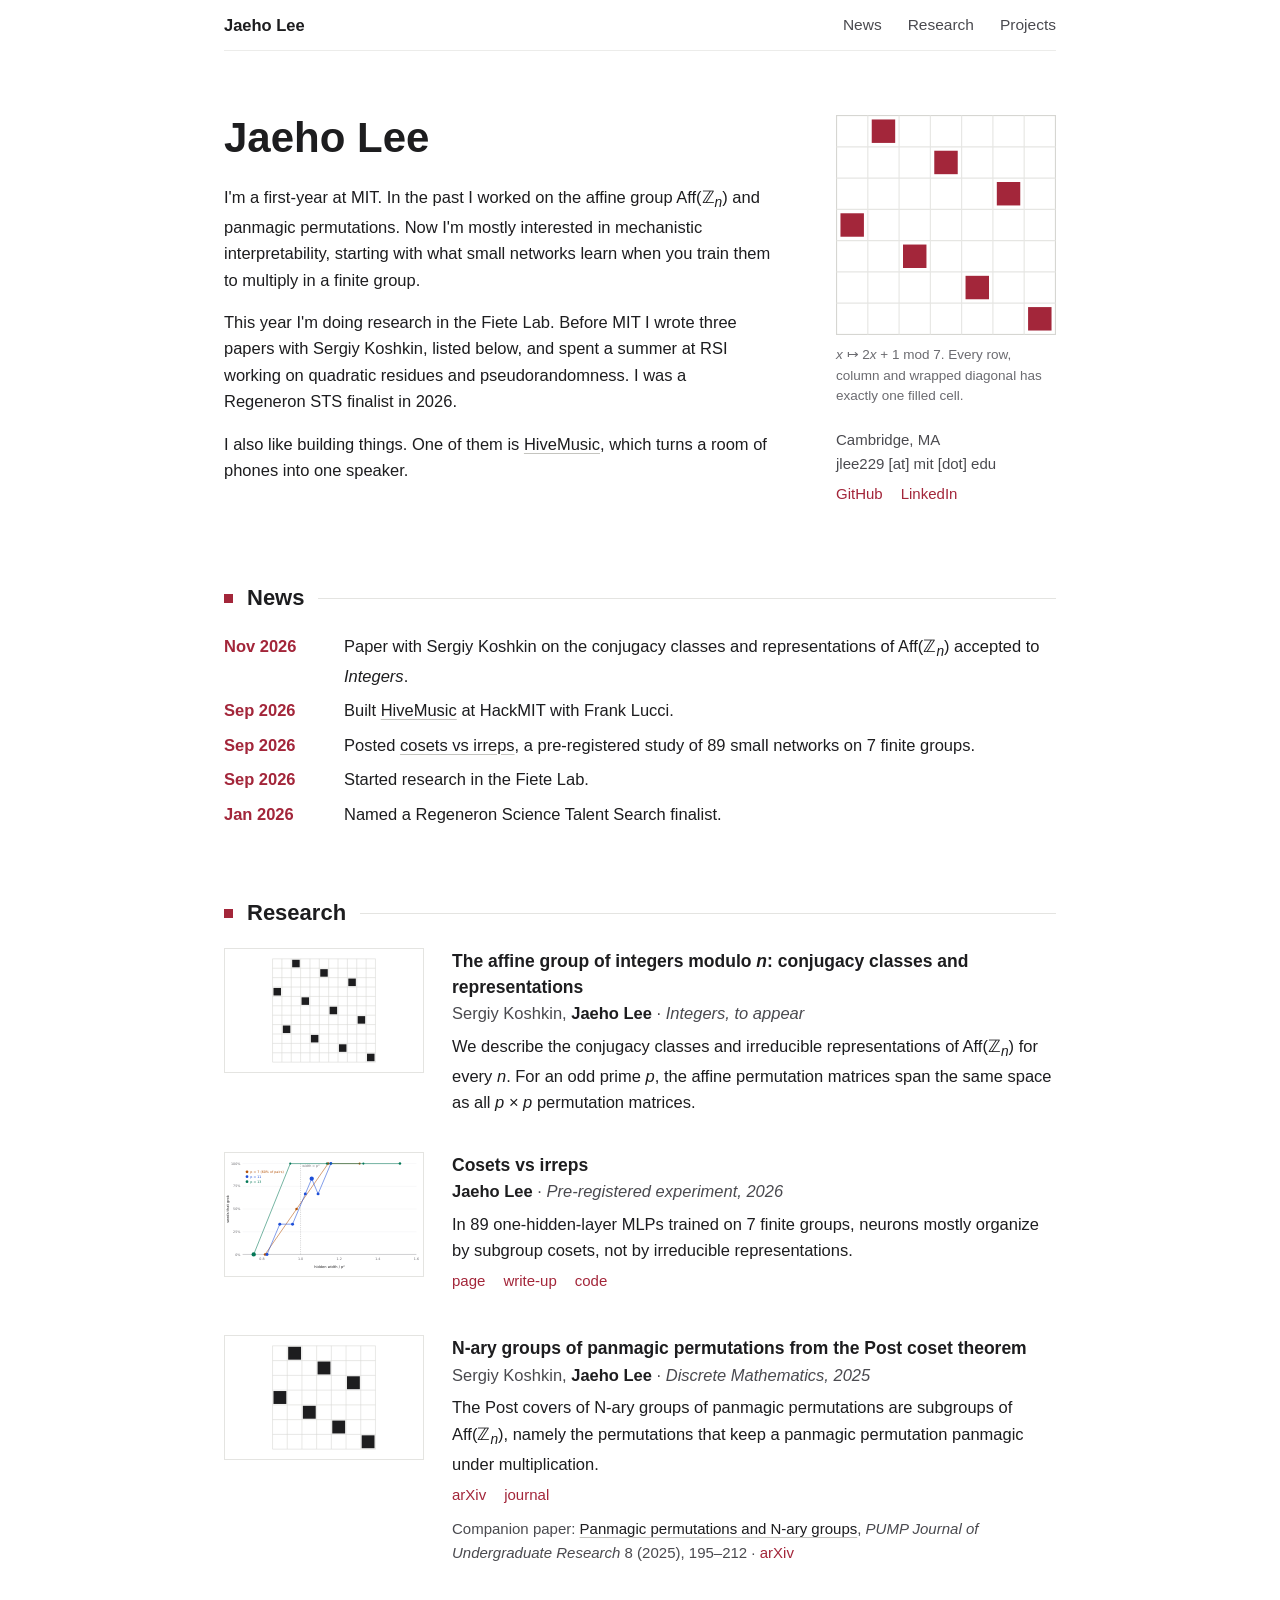
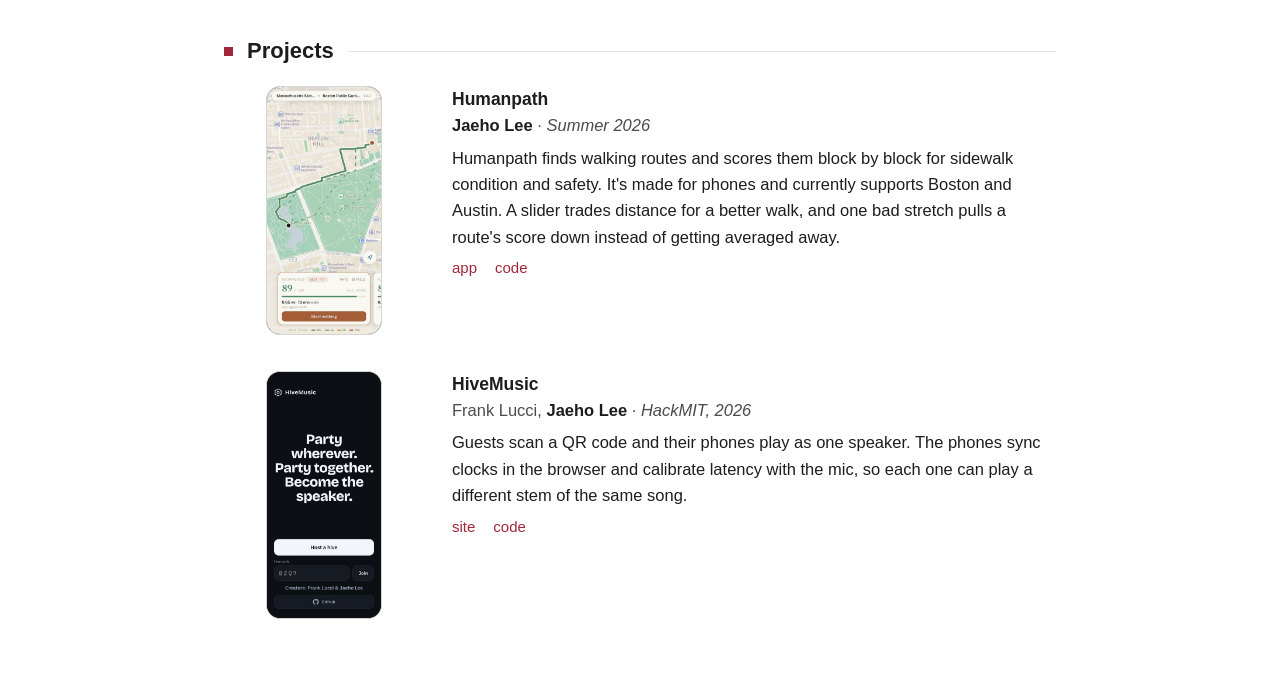
==== index.html @ ffbb8130 "Phone screenshots for projects; Humanpath dated Summer 2026 - Projects now show 390x844 phone screen" ====
<!doctype html>
<html lang="en">
<head>
<meta charset="utf-8">
<meta name="viewport" content="width=device-width,initial-scale=1">
<title>Jaeho Lee</title>
<meta name="description" content="Jaeho Lee: mechanistic interpretability, and earlier work on the affine group Aff(Z_n) and panmagic permutations.">
<link rel="stylesheet" href="style.css">
</head>
<body>
<div class="wrap">

<header class="topbar">
<a class="home-link" href="#top">Jaeho Lee</a>
<nav aria-label="Sections">
<a href="#news">News</a>
<a href="#research">Research</a>
<a href="#projects">Projects</a>
</nav>
</header>

<main id="top">
<section class="intro">
<div>
<h1>Jaeho Lee</h1>
<p>I'm a first-year at MIT. In the past I worked on the affine group Aff(ℤ<sub><i>n</i></sub>) and panmagic permutations. Now I'm mostly interested in mechanistic interpretability, starting with what small networks learn when you train them to multiply in a finite group.</p>
<p>This year I'm doing research in the Fiete Lab. Before MIT I wrote three papers with Sergiy Koshkin, listed below, and spent a summer at RSI working on quadratic residues and pseudorandomness. I was a Regeneron STS finalist in 2026.</p>
<p>I also like building things. One of them is <a href="https://playhivemusic.com">HiveMusic</a>, which turns a room of phones into one speaker.</p>
</div>
<aside class="side">
<figure class="matrix">
<svg viewBox="0 0 197 197" role="img" aria-label="Permutation matrix of x maps to 2x plus 1 mod 7">
<rect class="bg" x="0.5" y="0.5" width="196" height="196"/>
<line x1="28.5" y1="0.5" x2="28.5" y2="196.5"/><line x1="56.5" y1="0.5" x2="56.5" y2="196.5"/><line x1="84.5" y1="0.5" x2="84.5" y2="196.5"/><line x1="112.5" y1="0.5" x2="112.5" y2="196.5"/><line x1="140.5" y1="0.5" x2="140.5" y2="196.5"/><line x1="168.5" y1="0.5" x2="168.5" y2="196.5"/>
<line x1="0.5" y1="28.5" x2="196.5" y2="28.5"/><line x1="0.5" y1="56.5" x2="196.5" y2="56.5"/><line x1="0.5" y1="84.5" x2="196.5" y2="84.5"/><line x1="0.5" y1="112.5" x2="196.5" y2="112.5"/><line x1="0.5" y1="140.5" x2="196.5" y2="140.5"/><line x1="0.5" y1="168.5" x2="196.5" y2="168.5"/>
<rect class="cell" x="32" y="4" width="21" height="21"/>
<rect class="cell" x="88" y="32" width="21" height="21"/>
<rect class="cell" x="144" y="60" width="21" height="21"/>
<rect class="cell" x="4" y="88" width="21" height="21"/>
<rect class="cell" x="60" y="116" width="21" height="21"/>
<rect class="cell" x="116" y="144" width="21" height="21"/>
<rect class="cell" x="172" y="172" width="21" height="21"/>
</svg>
<figcaption><i>x</i> ↦ 2<i>x</i> + 1 mod 7. Every row, column and wrapped diagonal has exactly one filled cell.</figcaption>
</figure>
<div class="contact">
<div>Cambridge, MA</div>
<div>jlee229 [at] mit [dot] edu</div>
<div class="links"><a href="https://github.com/jlee0229">GitHub</a><a href="https://www.linkedin.com/in/jaeho-lee-5446b23a4">LinkedIn</a></div>
</div>
</aside>
</section>

<h2 id="news">News</h2>
<ul class="news">
<li><time datetime="2026-11">Nov 2026</time><span>Paper with Sergiy Koshkin on the conjugacy classes and representations of Aff(ℤ<sub><i>n</i></sub>) accepted to <i>Integers</i>.</span></li>
<li><time datetime="2026-09">Sep 2026</time><span>Built <a href="https://playhivemusic.com">HiveMusic</a> at HackMIT with Frank Lucci.</span></li>
<li><time datetime="2026-09">Sep 2026</time><span>Posted <a href="cosets-vs-irreps/">cosets vs irreps</a>, a pre-registered study of 89 small networks on 7 finite groups.</span></li>
<li><time datetime="2026-09">Sep 2026</time><span>Started research in the Fiete Lab.</span></li>
<li><time datetime="2026-01">Jan 2026</time><span>Named a Regeneron Science Talent Search finalist.</span></li>
</ul>

<h2 id="research">Research</h2>
<ul class="items">
<li>
<div class="thumb"><img src="figures/perm11.svg" alt="11 by 11 permutation matrix of the affine permutation x maps to 3x plus 2 mod 11"></div>
<div>
<span class="item-title">The affine group of integers modulo <i>n</i>: conjugacy classes and representations</span>
<div class="byline">Sergiy Koshkin, <b>Jaeho Lee</b> · <i>Integers, to appear</i></div>
<p>We describe the conjugacy classes and irreducible representations of Aff(ℤ<sub><i>n</i></sub>) for every <i>n</i>. For an odd prime <i>p</i>, the affine permutation matrices span the same space as all <i>p</i> × <i>p</i> permutation matrices.</p>
</div>
</li>
<li>
<div class="thumb"><img src="figures/width_threshold.svg" alt="Chart: fraction of seeds that grok against hidden width over p squared"></div>
<div>
<a class="item-title" href="cosets-vs-irreps/">Cosets vs irreps</a>
<div class="byline"><b>Jaeho Lee</b> · <i>Pre-registered experiment, 2026</i></div>
<p>In 89 one-hidden-layer MLPs trained on 7 finite groups, neurons mostly organize by subgroup cosets, not by irreducible representations.</p>
<div class="links"><a href="cosets-vs-irreps/">page</a><a href="cosets-vs-irreps/writeup.html">write-up</a><a href="https://github.com/jlee0229/cosets-vs-irreps">code</a></div>
</div>
</li>
<li>
<div class="thumb"><img src="figures/perm7.svg" alt="7 by 7 permutation matrix of x maps to 2x plus 1 mod 7"></div>
<div>
<a class="item-title" href="https://www.sciencedirect.com/science/article/pii/S0012365X25000755">N-ary groups of panmagic permutations from the Post coset theorem</a>
<div class="byline">Sergiy Koshkin, <b>Jaeho Lee</b> · <i>Discrete Mathematics, 2025</i></div>
<p>The Post covers of N-ary groups of panmagic permutations are subgroups of Aff(ℤ<sub><i>n</i></sub>), namely the permutations that keep a panmagic permutation panmagic under multiplication.</p>
<div class="links"><a href="https://arxiv.org/abs/2606.23735">arXiv</a><a href="https://www.sciencedirect.com/science/article/pii/S0012365X25000755">journal</a></div>
<div class="companion">Companion paper: <a href="https://journals.calstate.edu/pump/article/view/4862">Panmagic permutations and N-ary groups</a>, <i>PUMP Journal of Undergraduate Research</i> 8 (2025), 195–212 · <a class="accent" href="https://arxiv.org/abs/2606.22221">arXiv</a></div>
</div>
</li>
</ul>

<h2 id="projects">Projects</h2>
<ul class="items">
<li>
<div class="thumb phone"><img src="figures/humanpath.jpg" alt="Humanpath on a phone: a walk from the Massachusetts State House to the Boston Public Garden, with the recommended route scoring 89 out of 100" width="390" height="844"></div>
<div>
<a class="item-title" href="https://huggingface.co/spaces/jlee0229/Humanpath">Humanpath</a>
<div class="byline"><b>Jaeho Lee</b> · <i>Summer 2026</i></div>
<p>Humanpath finds walking routes and scores them block by block for sidewalk condition and safety. It's made for phones and currently supports Boston and Austin. A slider trades distance for a better walk, and one bad stretch pulls a route's score down instead of getting averaged away.</p>
<div class="links"><a href="https://huggingface.co/spaces/jlee0229/Humanpath">app</a><a href="https://github.com/jlee0229/Walkability">code</a></div>
</div>
</li>
<li>
<div class="thumb phone"><img src="figures/hivemusic.jpg" alt="HiveMusic on a phone: the home screen with Host a hive and Join buttons" width="390" height="844"></div>
<div>
<a class="item-title" href="https://playhivemusic.com">HiveMusic</a>
<div class="byline">Frank Lucci, <b>Jaeho Lee</b> · <i>HackMIT, 2026</i></div>
<p>Guests scan a QR code and their phones play as one speaker. The phones sync clocks in the browser and calibrate latency with the mic, so each one can play a different stem of the same song.</p>
<div class="links"><a href="https://playhivemusic.com">site</a><a href="https://github.com/piar1243/hive-music-official">code</a></div>
</div>
</li>
</ul>

<!-- Writing lives on Substack. When there's a post worth pointing to, add a "Writing" nav link and:
<h2 id="writing">Writing</h2>
<ul class="news">
<li><time datetime="2027-01">Jan 2027</time><a href="https://EXTERNAL-POST-URL">Post title</a></li>
</ul>
-->
</main>

</div>
</body>
</html>
---- style.css ----
/* One stylesheet for the whole site. Plain on purpose: no cards, pills, shadows or gradients.
   The only ornament is the panmagic matrix beside the bio and the accent squares on section headings. */
:root{
  --bg:#ffffff; --fg:#1d1d1f; --fg2:#4a4a4f; --mut:#6b6b70;
  --line:#ececea; --rule:#e4e4e1; --grid:#e6e6e3; --frame:#d6d6d2; --code:#f4f4f2;
  --accent:#a3263a; --ul:#c4c4bf;
}
@media (prefers-color-scheme:dark){
  :root{
    --bg:#141416; --fg:#e9e9ec; --fg2:#c4c4c9; --mut:#9c9ca3;
    --line:#2a2a2e; --rule:#34343a; --grid:#2c2c31; --frame:#3a3a40; --code:#1e1e21;
    --accent:#ef7d8d; --ul:#5a5a60;
  }
}
*{box-sizing:border-box}
html{-webkit-text-size-adjust:100%}
body{margin:0;background:var(--bg);color:var(--fg);font-family:-apple-system,BlinkMacSystemFont,"Segoe UI",Roboto,"Helvetica Neue",Arial,sans-serif;font-size:16.5px;line-height:1.6}

.wrap{max-width:880px;margin:0 auto;padding:0 24px 80px}

a{color:var(--fg);text-decoration:underline;text-decoration-color:var(--ul);text-underline-offset:3px}
a:hover{text-decoration-color:var(--fg)}

/* top bar */
.topbar{display:flex;flex-wrap:wrap;justify-content:space-between;align-items:center;column-gap:24px;border-bottom:1px solid var(--line)}
.topbar .home-link{display:inline-block;padding:12px 0;font-weight:600;text-decoration:none}
.topbar .home-link:hover{text-decoration:underline}
.topbar nav{display:flex;flex-wrap:wrap;column-gap:26px;font-size:15.5px}
.topbar nav a{display:inline-block;padding:12px 0;color:var(--fg2);text-decoration:none}
.topbar nav a:hover{color:var(--fg);text-decoration:underline}

/* intro: bio on the left, panmagic matrix and contact on the right */
.intro{display:grid;grid-template-columns:minmax(0,1fr) 220px;column-gap:64px;row-gap:28px;padding-top:64px}
.intro h1{margin:0 0 22px;font-size:42px;font-weight:600;line-height:1.1}
.intro p{margin:0 0 16px}
.intro p:last-child{margin-bottom:0}
.side{display:flex;flex-direction:column;gap:22px}
.matrix{margin:0}
.matrix svg{display:block;width:100%;height:auto}
.matrix .bg{fill:var(--bg);stroke:var(--frame)}
.matrix line{stroke:var(--grid)}
.matrix .cell{fill:var(--accent)}
.matrix figcaption{margin-top:10px;font-size:13.5px;line-height:1.5;color:var(--mut)}
.contact{font-size:15px;color:var(--fg2)}

/* section headings: accent square, title, hairline rule */
main h2{display:flex;align-items:center;gap:14px;margin:72px 0 20px;font-size:22px;font-weight:600;line-height:1.3}
main h2::before{content:"";width:9px;height:9px;background:var(--accent);flex:none}
main h2::after{content:"";flex:1;border-top:1px solid var(--rule)}

/* news */
.news{list-style:none;margin:0;padding:0;display:flex;flex-direction:column;gap:8px}
.news li{display:grid;grid-template-columns:6.5rem minmax(0,1fr);column-gap:16px}
.news time{color:var(--accent);font-weight:600;font-variant-numeric:tabular-nums}

/* research and projects: figure on the left, entry on the right */
.items{list-style:none;margin:0;padding:0;display:flex;flex-direction:column;gap:36px}
.items>li{display:grid;grid-template-columns:200px minmax(0,1fr);column-gap:28px;row-gap:12px}
.thumb{width:200px;height:125px;border:1px solid var(--rule);background:#ffffff;overflow:hidden}
.thumb img{display:block;width:100%;height:100%;object-fit:contain}
/* projects are phone apps: show a portrait phone screenshot with the phone's own corner radius */
.thumb.phone{width:116px;height:auto;aspect-ratio:auto;justify-self:center;border-color:var(--frame);border-radius:14px;background:#0f1115}
.thumb.phone img{height:auto}
.item-title{font-size:17.5px;font-weight:600;line-height:1.4}
a.item-title{text-decoration:none}
a.item-title:hover{text-decoration:underline}
.byline{color:var(--fg2)}
.byline b{color:var(--fg);font-weight:600}
.items p{margin:6px 0 0}
.links{display:flex;flex-wrap:wrap;column-gap:18px;font-size:15px}
.links a,.accent{color:var(--accent);text-decoration:none}
.links a{display:inline-block;padding:6px 0}
.links a:hover,.accent:hover{text-decoration:underline}
.companion{margin-top:4px;font-size:15px;color:var(--fg2)}

/* experiment pages */
.post{padding-top:48px;max-width:680px}
.post h1{margin:0 0 8px;font-size:34px;font-weight:600;line-height:1.2}
.post .byline{margin:0 0 28px;color:var(--mut);font-size:15.5px}
.post .lede{font-size:19px;line-height:1.55}
.post p{margin:0 0 16px}
.post h2{margin:44px 0 14px;font-size:22px}
.post ol,.post ul{margin:0 0 16px;padding-left:1.4em}
.post ol>li+li{margin-top:12px}
.post ul>li+li{margin-top:4px}
b,strong{font-weight:600}
.posthoc{color:var(--mut);font-style:italic}
figure{margin:32px 0}
figure img{display:block;width:100%;height:auto}
figcaption{margin-top:10px;font-size:14.5px;line-height:1.5;color:var(--mut)}
code,pre{font-family:ui-monospace,SFMono-Regular,Menlo,Consolas,monospace}
code{font-size:.88em;background:var(--code);padding:.1em .3em;border-radius:3px}
pre{margin:0 0 16px;padding:12px 14px;font-size:14px;line-height:1.5;background:var(--code);border-radius:3px;overflow-x:auto}
pre code{font-size:inherit;background:none;padding:0}
.katex-display{overflow-x:auto;overflow-y:hidden;padding:2px 0}

@media (max-width:720px){
  .intro{grid-template-columns:minmax(0,1fr);padding-top:32px}
  .matrix{max-width:220px}
  .news li{grid-template-columns:minmax(0,1fr);row-gap:0}
  .items>li{grid-template-columns:minmax(0,1fr)}
  .thumb{width:100%;max-width:340px;height:auto;aspect-ratio:8/5}
  .thumb.phone{width:150px;justify-self:start}
  .post h1{font-size:30px}
}
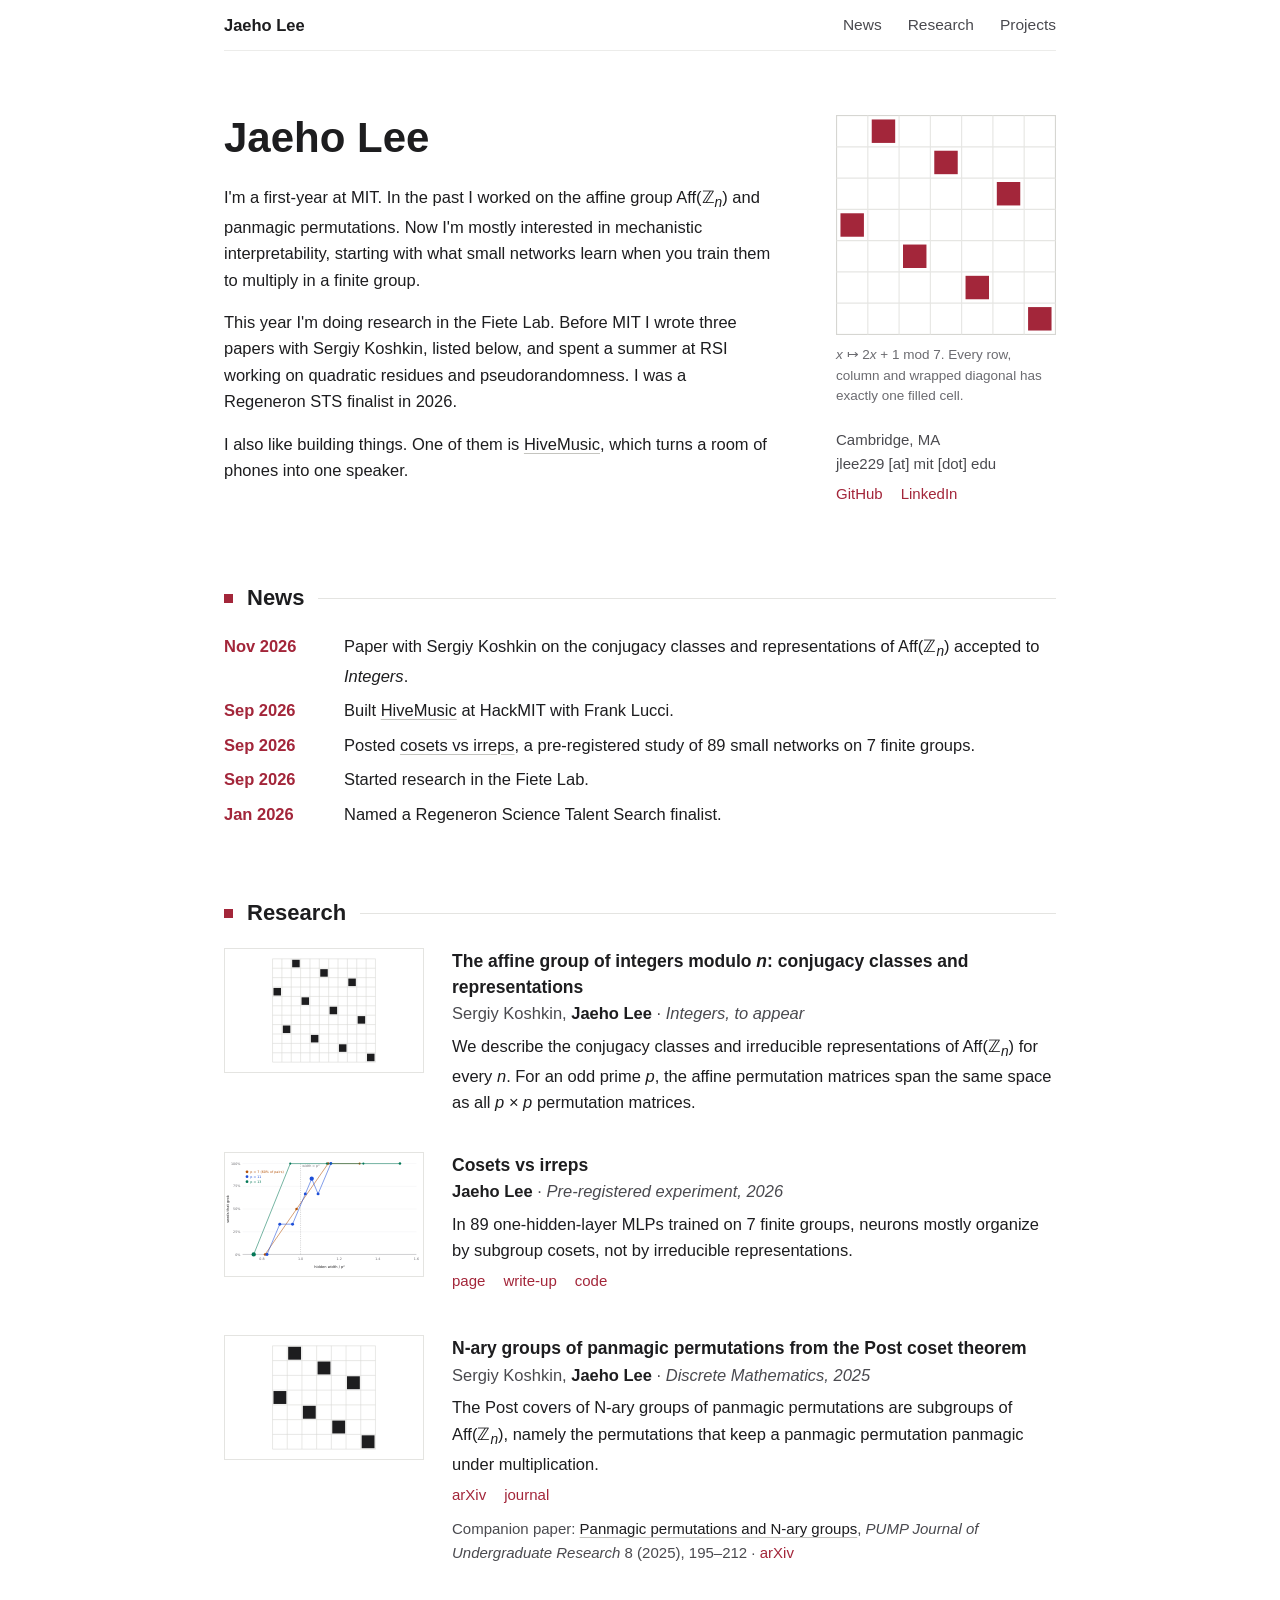
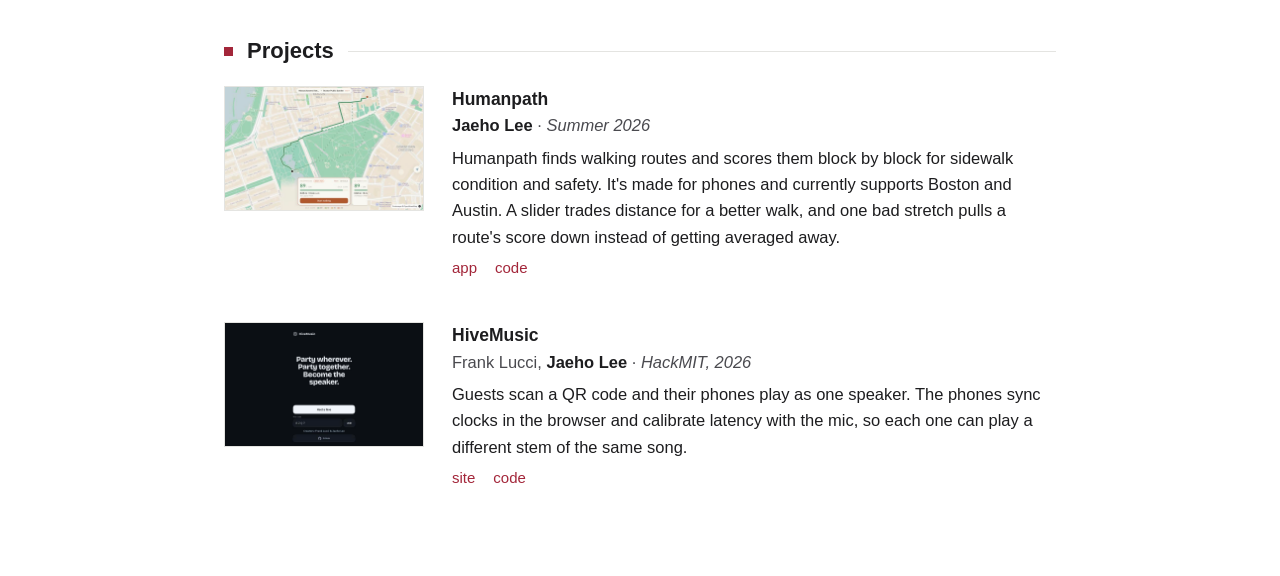
==== commit c648f392: "Go back to landscape screenshots for projects Restores the 800x500 Humanpath and HiveMusic screensho" ====
--- a/index.html
+++ b/index.html
@@ -94,7 +94,7 @@
 <h2 id="projects">Projects</h2>
 <ul class="items">
 <li>
-<div class="thumb phone"><img src="figures/humanpath.jpg" alt="Humanpath on a phone: a walk from the Massachusetts State House to the Boston Public Garden, with the recommended route scoring 89 out of 100" width="390" height="844"></div>
+<div class="thumb shot"><img src="figures/humanpath.jpg" alt="Humanpath map of a walk from Massachusetts State House to Boston Public Garden, with a recommended route scoring 89 out of 100"></div>
 <div>
 <a class="item-title" href="https://huggingface.co/spaces/jlee0229/Humanpath">Humanpath</a>
 <div class="byline"><b>Jaeho Lee</b> · <i>Summer 2026</i></div>
@@ -103,7 +103,7 @@
 </div>
 </li>
 <li>
-<div class="thumb phone"><img src="figures/hivemusic.jpg" alt="HiveMusic on a phone: the home screen with Host a hive and Join buttons" width="390" height="844"></div>
+<div class="thumb shot"><img src="figures/hivemusic.jpg" alt="HiveMusic home page with Host a hive and Join buttons"></div>
 <div>
 <a class="item-title" href="https://playhivemusic.com">HiveMusic</a>
 <div class="byline">Frank Lucci, <b>Jaeho Lee</b> · <i>HackMIT, 2026</i></div>
--- a/style.css
+++ b/style.css
@@ -58,9 +58,8 @@
 .items>li{display:grid;grid-template-columns:200px minmax(0,1fr);column-gap:28px;row-gap:12px}
 .thumb{width:200px;height:125px;border:1px solid var(--rule);background:#ffffff;overflow:hidden}
 .thumb img{display:block;width:100%;height:100%;object-fit:contain}
-/* projects are phone apps: show a portrait phone screenshot with the phone's own corner radius */
-.thumb.phone{width:116px;height:auto;aspect-ratio:auto;justify-self:center;border-color:var(--frame);border-radius:14px;background:#0f1115}
-.thumb.phone img{height:auto}
+.thumb.shot{background:#0f1115}
+.thumb.shot img{object-fit:cover}
 .item-title{font-size:17.5px;font-weight:600;line-height:1.4}
 a.item-title{text-decoration:none}
 a.item-title:hover{text-decoration:underline}
@@ -100,6 +99,5 @@
   .news li{grid-template-columns:minmax(0,1fr);row-gap:0}
   .items>li{grid-template-columns:minmax(0,1fr)}
   .thumb{width:100%;max-width:340px;height:auto;aspect-ratio:8/5}
-  .thumb.phone{width:150px;justify-self:start}
   .post h1{font-size:30px}
 }
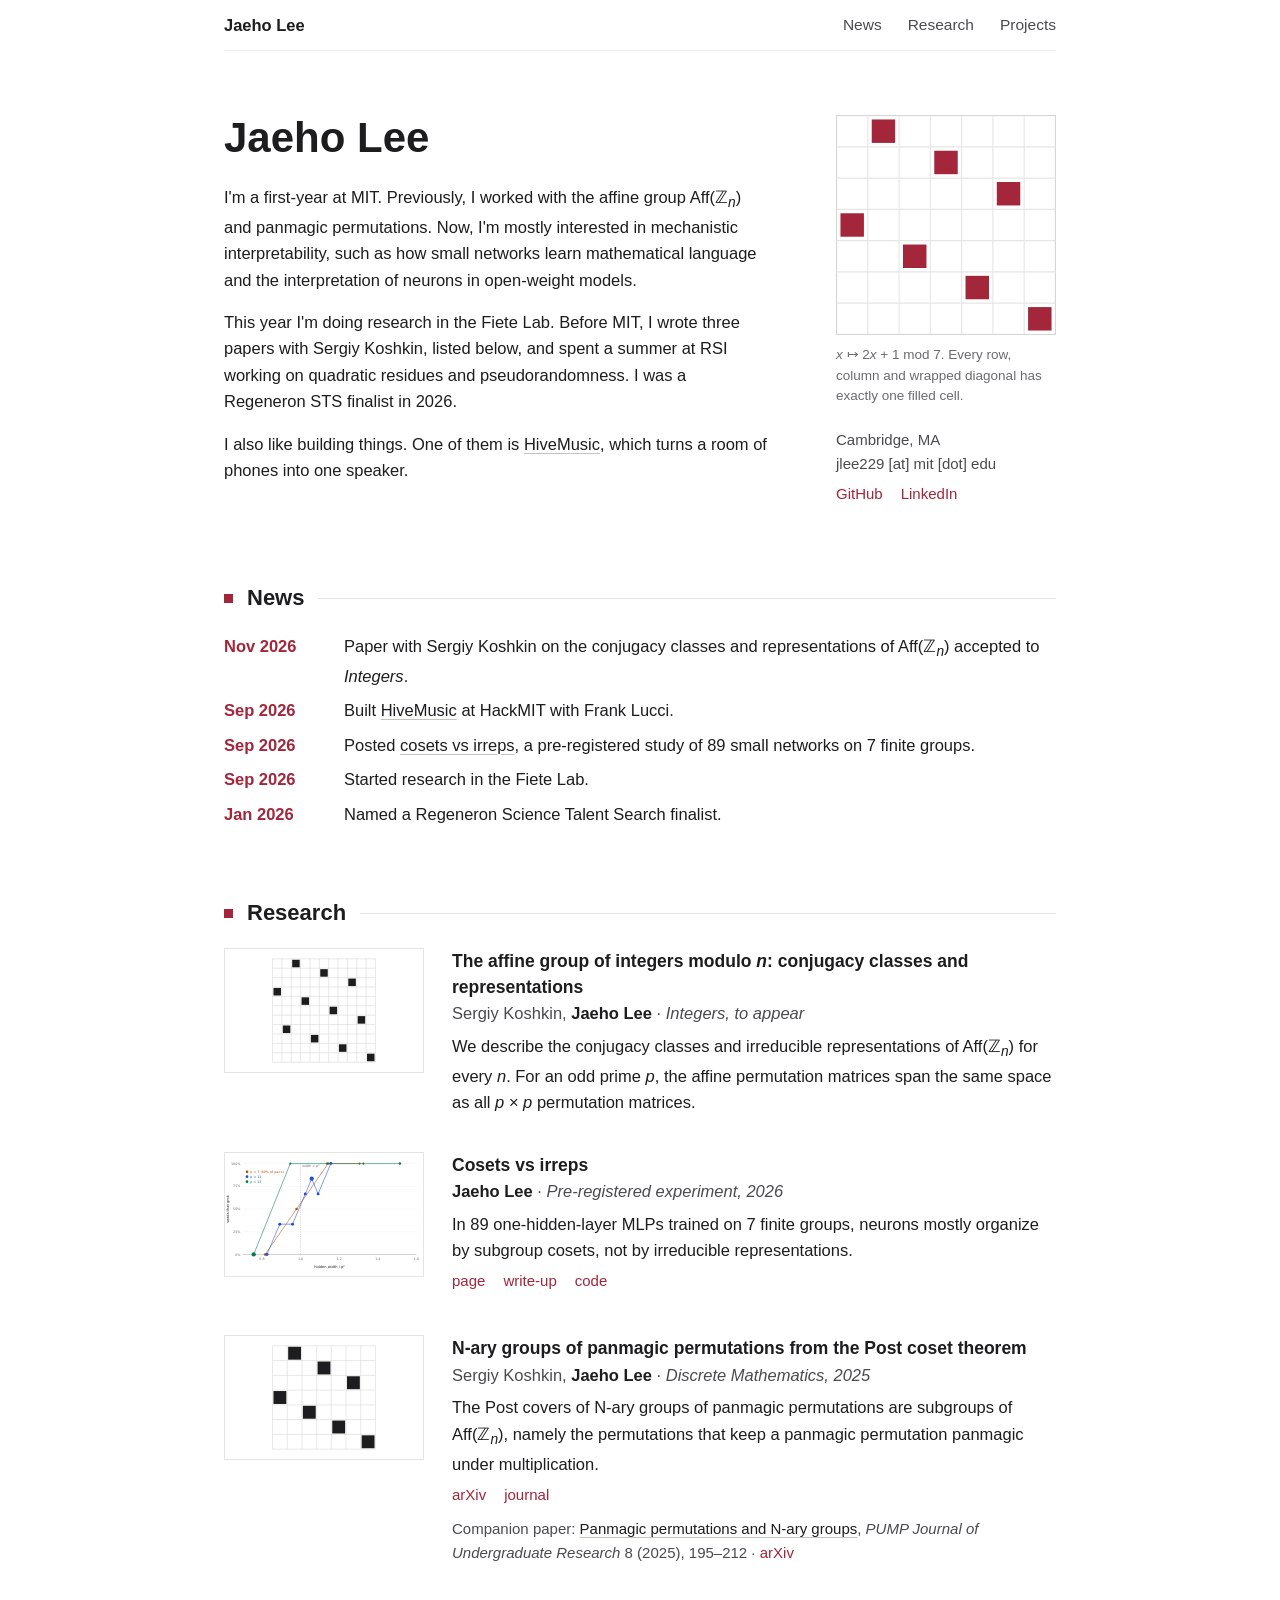
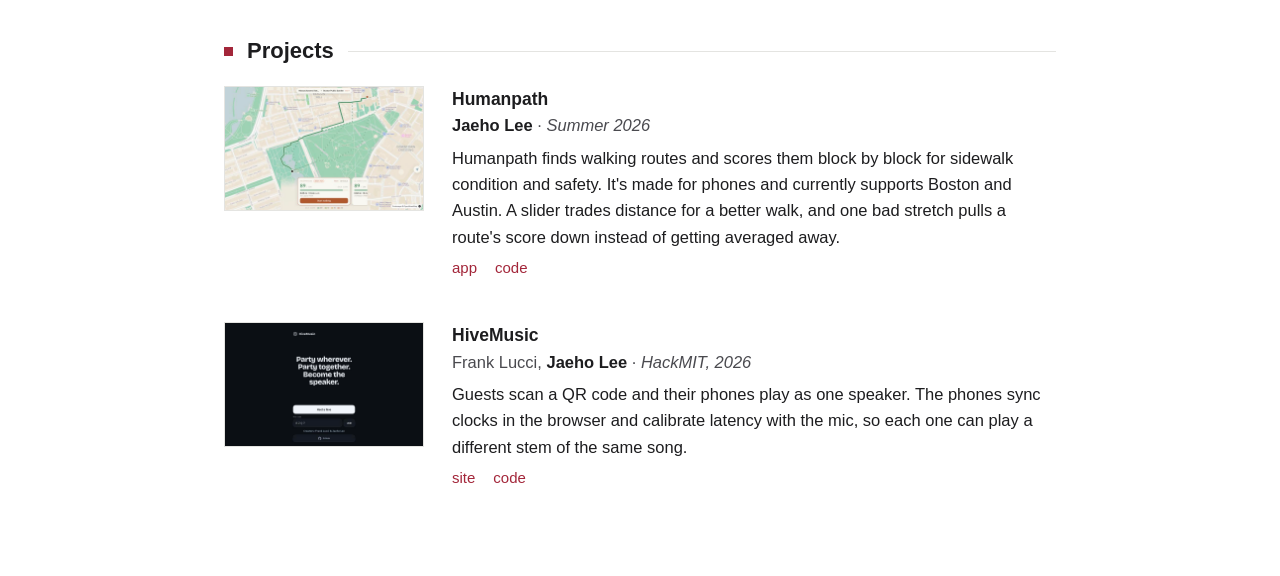
==== commit 7c50e36c: "Update index.html updated bio from claude" ====
--- a/index.html
+++ b/index.html
@@ -23,8 +23,8 @@
 <section class="intro">
 <div>
 <h1>Jaeho Lee</h1>
-<p>I'm a first-year at MIT. In the past I worked on the affine group Aff(ℤ<sub><i>n</i></sub>) and panmagic permutations. Now I'm mostly interested in mechanistic interpretability, starting with what small networks learn when you train them to multiply in a finite group.</p>
-<p>This year I'm doing research in the Fiete Lab. Before MIT I wrote three papers with Sergiy Koshkin, listed below, and spent a summer at RSI working on quadratic residues and pseudorandomness. I was a Regeneron STS finalist in 2026.</p>
+<p>I'm a first-year at MIT. Previously, I worked with the affine group Aff(ℤ<sub><i>n</i></sub>) and panmagic permutations. Now, I'm mostly interested in mechanistic interpretability, such as how small networks learn mathematical language and the interpretation of neurons in open-weight models.</p>
+<p>This year I'm doing research in the Fiete Lab. Before MIT, I wrote three papers with Sergiy Koshkin, listed below, and spent a summer at RSI working on quadratic residues and pseudorandomness. I was a Regeneron STS finalist in 2026.</p>
 <p>I also like building things. One of them is <a href="https://playhivemusic.com">HiveMusic</a>, which turns a room of phones into one speaker.</p>
 </div>
 <aside class="side">
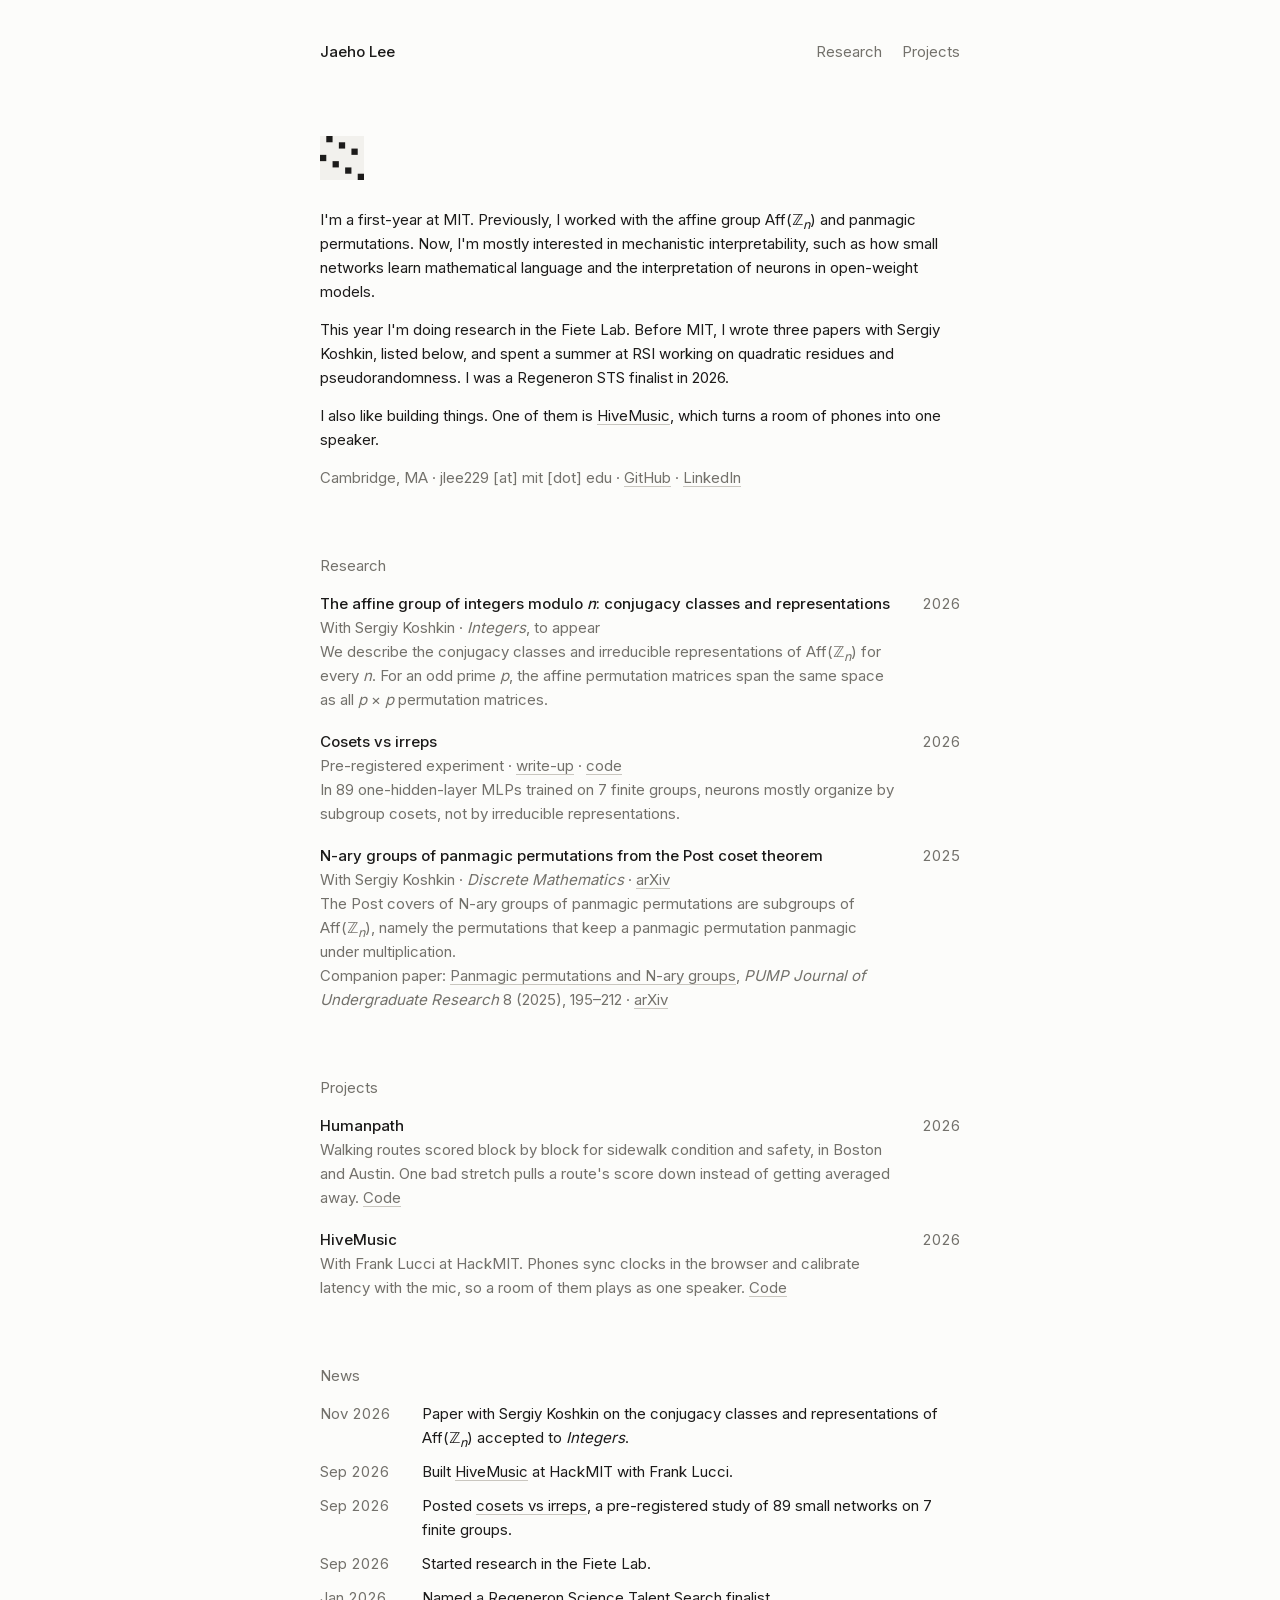
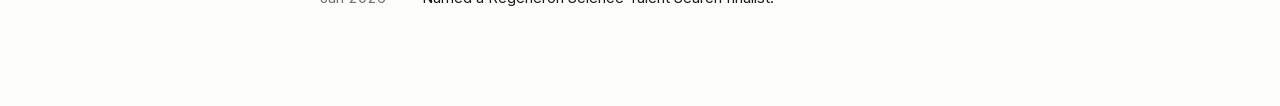
==== commit cce45208: "Redesign the site around one column and add a Markdown blog Design follows the personal sites featur" ====
--- a/index.html
+++ b/index.html
@@ -5,120 +5,71 @@
 <meta name="viewport" content="width=device-width,initial-scale=1">
 <title>Jaeho Lee</title>
 <meta name="description" content="Jaeho Lee: mechanistic interpretability, and earlier work on the affine group Aff(Z_n) and panmagic permutations.">
+<link rel="alternate" type="application/rss+xml" title="Jaeho Lee" href="feed.xml">
 <link rel="stylesheet" href="style.css">
 </head>
 <body>
 <div class="wrap">
 
-<header class="topbar">
-<a class="home-link" href="#top">Jaeho Lee</a>
+<header class="top">
+<a class="name" href="./">Jaeho Lee</a>
 <nav aria-label="Sections">
-<a href="#news">News</a>
+<!-- nav-writing --><!-- /nav-writing -->
 <a href="#research">Research</a>
 <a href="#projects">Projects</a>
 </nav>
 </header>
 
-<main id="top">
-<section class="intro">
-<div>
-<h1>Jaeho Lee</h1>
+<main>
+<div class="intro">
+<svg class="mark" viewBox="0 0 7 7" role="img" aria-label="Permutation matrix of x maps to 2x plus 1 mod 7"><title>x ↦ 2x + 1 mod 7: every row, column and wrapped diagonal has exactly one filled cell.</title>
+<rect class="bg" width="7" height="7"/>
+<rect class="cell" x="1" y="0" width="1" height="1"/><rect class="cell" x="3" y="1" width="1" height="1"/><rect class="cell" x="5" y="2" width="1" height="1"/><rect class="cell" x="0" y="3" width="1" height="1"/><rect class="cell" x="2" y="4" width="1" height="1"/><rect class="cell" x="4" y="5" width="1" height="1"/><rect class="cell" x="6" y="6" width="1" height="1"/>
+</svg>
 <p>I'm a first-year at MIT. Previously, I worked with the affine group Aff(ℤ<sub><i>n</i></sub>) and panmagic permutations. Now, I'm mostly interested in mechanistic interpretability, such as how small networks learn mathematical language and the interpretation of neurons in open-weight models.</p>
 <p>This year I'm doing research in the Fiete Lab. Before MIT, I wrote three papers with Sergiy Koshkin, listed below, and spent a summer at RSI working on quadratic residues and pseudorandomness. I was a Regeneron STS finalist in 2026.</p>
 <p>I also like building things. One of them is <a href="https://playhivemusic.com">HiveMusic</a>, which turns a room of phones into one speaker.</p>
+<p class="contact">Cambridge, MA · jlee229 [at] mit [dot] edu · <a href="https://github.com/jlee0229">GitHub</a> · <a href="https://www.linkedin.com/in/jaeho-lee-5446b23a4">LinkedIn</a></p>
 </div>
-<aside class="side">
-<figure class="matrix">
-<svg viewBox="0 0 197 197" role="img" aria-label="Permutation matrix of x maps to 2x plus 1 mod 7">
-<rect class="bg" x="0.5" y="0.5" width="196" height="196"/>
-<line x1="28.5" y1="0.5" x2="28.5" y2="196.5"/><line x1="56.5" y1="0.5" x2="56.5" y2="196.5"/><line x1="84.5" y1="0.5" x2="84.5" y2="196.5"/><line x1="112.5" y1="0.5" x2="112.5" y2="196.5"/><line x1="140.5" y1="0.5" x2="140.5" y2="196.5"/><line x1="168.5" y1="0.5" x2="168.5" y2="196.5"/>
-<line x1="0.5" y1="28.5" x2="196.5" y2="28.5"/><line x1="0.5" y1="56.5" x2="196.5" y2="56.5"/><line x1="0.5" y1="84.5" x2="196.5" y2="84.5"/><line x1="0.5" y1="112.5" x2="196.5" y2="112.5"/><line x1="0.5" y1="140.5" x2="196.5" y2="140.5"/><line x1="0.5" y1="168.5" x2="196.5" y2="168.5"/>
-<rect class="cell" x="32" y="4" width="21" height="21"/>
-<rect class="cell" x="88" y="32" width="21" height="21"/>
-<rect class="cell" x="144" y="60" width="21" height="21"/>
-<rect class="cell" x="4" y="88" width="21" height="21"/>
-<rect class="cell" x="60" y="116" width="21" height="21"/>
-<rect class="cell" x="116" y="144" width="21" height="21"/>
-<rect class="cell" x="172" y="172" width="21" height="21"/>
-</svg>
-<figcaption><i>x</i> ↦ 2<i>x</i> + 1 mod 7. Every row, column and wrapped diagonal has exactly one filled cell.</figcaption>
-</figure>
-<div class="contact">
-<div>Cambridge, MA</div>
-<div>jlee229 [at] mit [dot] edu</div>
-<div class="links"><a href="https://github.com/jlee0229">GitHub</a><a href="https://www.linkedin.com/in/jaeho-lee-5446b23a4">LinkedIn</a></div>
-</div>
-</aside>
+
+<!-- posts --><!-- /posts -->
+
+<section id="research">
+<h2>Research</h2>
+<ul class="rows">
+<li><div><span class="t">The affine group of integers modulo <i>n</i>: conjugacy classes and representations</span>
+<span class="s">With Sergiy Koshkin · <i>Integers</i>, to appear</span>
+<span class="s">We describe the conjugacy classes and irreducible representations of Aff(ℤ<sub><i>n</i></sub>) for every <i>n</i>. For an odd prime <i>p</i>, the affine permutation matrices span the same space as all <i>p</i> × <i>p</i> permutation matrices.</span></div><span class="d">2026</span></li>
+<li><div><a class="t" href="cosets-vs-irreps/">Cosets vs irreps</a>
+<span class="s">Pre-registered experiment · <a href="cosets-vs-irreps/writeup.html">write-up</a> · <a href="https://github.com/jlee0229/cosets-vs-irreps">code</a></span>
+<span class="s">In 89 one-hidden-layer MLPs trained on 7 finite groups, neurons mostly organize by subgroup cosets, not by irreducible representations.</span></div><span class="d">2026</span></li>
+<li><div><a class="t" href="https://www.sciencedirect.com/science/article/pii/S0012365X25000755">N-ary groups of panmagic permutations from the Post coset theorem</a>
+<span class="s">With Sergiy Koshkin · <i>Discrete Mathematics</i> · <a href="https://arxiv.org/abs/2606.23735">arXiv</a></span>
+<span class="s">The Post covers of N-ary groups of panmagic permutations are subgroups of Aff(ℤ<sub><i>n</i></sub>), namely the permutations that keep a panmagic permutation panmagic under multiplication.</span>
+<span class="s">Companion paper: <a href="https://journals.calstate.edu/pump/article/view/4862">Panmagic permutations and N-ary groups</a>, <i>PUMP Journal of Undergraduate Research</i> 8 (2025), 195–212 · <a href="https://arxiv.org/abs/2606.22221">arXiv</a></span></div><span class="d">2025</span></li>
+</ul>
 </section>
 
-<h2 id="news">News</h2>
-<ul class="news">
-<li><time datetime="2026-11">Nov 2026</time><span>Paper with Sergiy Koshkin on the conjugacy classes and representations of Aff(ℤ<sub><i>n</i></sub>) accepted to <i>Integers</i>.</span></li>
-<li><time datetime="2026-09">Sep 2026</time><span>Built <a href="https://playhivemusic.com">HiveMusic</a> at HackMIT with Frank Lucci.</span></li>
-<li><time datetime="2026-09">Sep 2026</time><span>Posted <a href="cosets-vs-irreps/">cosets vs irreps</a>, a pre-registered study of 89 small networks on 7 finite groups.</span></li>
-<li><time datetime="2026-09">Sep 2026</time><span>Started research in the Fiete Lab.</span></li>
-<li><time datetime="2026-01">Jan 2026</time><span>Named a Regeneron Science Talent Search finalist.</span></li>
+<section id="projects">
+<h2>Projects</h2>
+<ul class="rows">
+<li><div><a class="t" href="https://huggingface.co/spaces/jlee0229/Humanpath">Humanpath</a>
+<span class="s">Walking routes scored block by block for sidewalk condition and safety, in Boston and Austin. One bad stretch pulls a route's score down instead of getting averaged away. <a href="https://github.com/jlee0229/Walkability">Code</a></span></div><span class="d">2026</span></li>
+<li><div><a class="t" href="https://playhivemusic.com">HiveMusic</a>
+<span class="s">With Frank Lucci at HackMIT. Phones sync clocks in the browser and calibrate latency with the mic, so a room of them plays as one speaker. <a href="https://github.com/piar1243/hive-music-official">Code</a></span></div><span class="d">2026</span></li>
 </ul>
+</section>
 
-<h2 id="research">Research</h2>
-<ul class="items">
-<li>
-<div class="thumb"><img src="figures/perm11.svg" alt="11 by 11 permutation matrix of the affine permutation x maps to 3x plus 2 mod 11"></div>
-<div>
-<span class="item-title">The affine group of integers modulo <i>n</i>: conjugacy classes and representations</span>
-<div class="byline">Sergiy Koshkin, <b>Jaeho Lee</b> · <i>Integers, to appear</i></div>
-<p>We describe the conjugacy classes and irreducible representations of Aff(ℤ<sub><i>n</i></sub>) for every <i>n</i>. For an odd prime <i>p</i>, the affine permutation matrices span the same space as all <i>p</i> × <i>p</i> permutation matrices.</p>
-</div>
-</li>
-<li>
-<div class="thumb"><img src="figures/width_threshold.svg" alt="Chart: fraction of seeds that grok against hidden width over p squared"></div>
-<div>
-<a class="item-title" href="cosets-vs-irreps/">Cosets vs irreps</a>
-<div class="byline"><b>Jaeho Lee</b> · <i>Pre-registered experiment, 2026</i></div>
-<p>In 89 one-hidden-layer MLPs trained on 7 finite groups, neurons mostly organize by subgroup cosets, not by irreducible representations.</p>
-<div class="links"><a href="cosets-vs-irreps/">page</a><a href="cosets-vs-irreps/writeup.html">write-up</a><a href="https://github.com/jlee0229/cosets-vs-irreps">code</a></div>
-</div>
-</li>
-<li>
-<div class="thumb"><img src="figures/perm7.svg" alt="7 by 7 permutation matrix of x maps to 2x plus 1 mod 7"></div>
-<div>
-<a class="item-title" href="https://www.sciencedirect.com/science/article/pii/S0012365X25000755">N-ary groups of panmagic permutations from the Post coset theorem</a>
-<div class="byline">Sergiy Koshkin, <b>Jaeho Lee</b> · <i>Discrete Mathematics, 2025</i></div>
-<p>The Post covers of N-ary groups of panmagic permutations are subgroups of Aff(ℤ<sub><i>n</i></sub>), namely the permutations that keep a panmagic permutation panmagic under multiplication.</p>
-<div class="links"><a href="https://arxiv.org/abs/2606.23735">arXiv</a><a href="https://www.sciencedirect.com/science/article/pii/S0012365X25000755">journal</a></div>
-<div class="companion">Companion paper: <a href="https://journals.calstate.edu/pump/article/view/4862">Panmagic permutations and N-ary groups</a>, <i>PUMP Journal of Undergraduate Research</i> 8 (2025), 195–212 · <a class="accent" href="https://arxiv.org/abs/2606.22221">arXiv</a></div>
-</div>
-</li>
+<section id="news">
+<h2>News</h2>
+<ul class="rows news">
+<li><span>Paper with Sergiy Koshkin on the conjugacy classes and representations of Aff(ℤ<sub><i>n</i></sub>) accepted to <i>Integers</i>.</span><time class="d" datetime="2026-11">Nov 2026</time></li>
+<li><span>Built <a href="https://playhivemusic.com">HiveMusic</a> at HackMIT with Frank Lucci.</span><time class="d" datetime="2026-09">Sep 2026</time></li>
+<li><span>Posted <a href="cosets-vs-irreps/">cosets vs irreps</a>, a pre-registered study of 89 small networks on 7 finite groups.</span><time class="d" datetime="2026-09">Sep 2026</time></li>
+<li><span>Started research in the Fiete Lab.</span><time class="d" datetime="2026-09">Sep 2026</time></li>
+<li><span>Named a Regeneron Science Talent Search finalist.</span><time class="d" datetime="2026-01">Jan 2026</time></li>
 </ul>
-
-<h2 id="projects">Projects</h2>
-<ul class="items">
-<li>
-<div class="thumb shot"><img src="figures/humanpath.jpg" alt="Humanpath map of a walk from Massachusetts State House to Boston Public Garden, with a recommended route scoring 89 out of 100"></div>
-<div>
-<a class="item-title" href="https://huggingface.co/spaces/jlee0229/Humanpath">Humanpath</a>
-<div class="byline"><b>Jaeho Lee</b> · <i>Summer 2026</i></div>
-<p>Humanpath finds walking routes and scores them block by block for sidewalk condition and safety. It's made for phones and currently supports Boston and Austin. A slider trades distance for a better walk, and one bad stretch pulls a route's score down instead of getting averaged away.</p>
-<div class="links"><a href="https://huggingface.co/spaces/jlee0229/Humanpath">app</a><a href="https://github.com/jlee0229/Walkability">code</a></div>
-</div>
-</li>
-<li>
-<div class="thumb shot"><img src="figures/hivemusic.jpg" alt="HiveMusic home page with Host a hive and Join buttons"></div>
-<div>
-<a class="item-title" href="https://playhivemusic.com">HiveMusic</a>
-<div class="byline">Frank Lucci, <b>Jaeho Lee</b> · <i>HackMIT, 2026</i></div>
-<p>Guests scan a QR code and their phones play as one speaker. The phones sync clocks in the browser and calibrate latency with the mic, so each one can play a different stem of the same song.</p>
-<div class="links"><a href="https://playhivemusic.com">site</a><a href="https://github.com/piar1243/hive-music-official">code</a></div>
-</div>
-</li>
-</ul>
-
-<!-- Writing lives on Substack. When there's a post worth pointing to, add a "Writing" nav link and:
-<h2 id="writing">Writing</h2>
-<ul class="news">
-<li><time datetime="2027-01">Jan 2027</time><a href="https://EXTERNAL-POST-URL">Post title</a></li>
-</ul>
--->
+</section>
 </main>
 
 </div>
--- a/style.css
+++ b/style.css
@@ -1,103 +1,162 @@
-/* One stylesheet for the whole site. Plain on purpose: no cards, pills, shadows or gradients.
-   The only ornament is the panmagic matrix beside the bio and the accent squares on section headings. */
+/* One stylesheet for the whole site.
+   Patterned on the personal sites in deadsimplesites.com (Steph Ango, Paco Coursey, Lee Robinson,
+   Tom MacWright, Thinking Machines' blog): one narrow column, sizes that barely change,
+   weight and a muted color instead of big headings, warm off-black and off-white.
+   Pages use Inter; post bodies use Source Serif 4. Set --read to var(--sans) for all-sans posts. */
+
+@font-face{font-family:"Inter";src:url(fonts/inter.woff2) format("woff2");font-weight:400 600;font-style:normal;font-display:swap}
+@font-face{font-family:"Source Serif 4";src:url(fonts/source-serif-4.woff2) format("woff2");font-weight:400 600;font-style:normal;font-display:swap}
+@font-face{font-family:"Source Serif 4";src:url(fonts/source-serif-4-italic.woff2) format("woff2");font-weight:400 600;font-style:italic;font-display:swap}
+
 :root{
-  --bg:#ffffff; --fg:#1d1d1f; --fg2:#4a4a4f; --mut:#6b6b70;
-  --line:#ececea; --rule:#e4e4e1; --grid:#e6e6e3; --frame:#d6d6d2; --code:#f4f4f2;
-  --accent:#a3263a; --ul:#c4c4bf;
+  --sans:"Inter",system-ui,-apple-system,"Segoe UI",Helvetica,Arial,sans-serif;
+  --serif:"Source Serif 4","Iowan Old Style",Georgia,serif;
+  --mono:ui-monospace,SFMono-Regular,Menlo,Consolas,monospace;
+  --read:var(--serif);
+
+  --bg:#fcfcfa; --ink:#1c1b1a; --mut:#73716b;
+  --hair:#e7e5e0; --soft:#f2f1ed; --ul:#c9c6bf;
+  --col:640px;
 }
 @media (prefers-color-scheme:dark){
-  :root{
-    --bg:#141416; --fg:#e9e9ec; --fg2:#c4c4c9; --mut:#9c9ca3;
-    --line:#2a2a2e; --rule:#34343a; --grid:#2c2c31; --frame:#3a3a40; --code:#1e1e21;
-    --accent:#ef7d8d; --ul:#5a5a60;
-  }
+  :root{--bg:#161514;--ink:#e8e5df;--mut:#8f8c85;--hair:#2c2a28;--soft:#201f1d;--ul:#55524d}
 }
+
 *{box-sizing:border-box}
 html{-webkit-text-size-adjust:100%}
-body{margin:0;background:var(--bg);color:var(--fg);font-family:-apple-system,BlinkMacSystemFont,"Segoe UI",Roboto,"Helvetica Neue",Arial,sans-serif;font-size:16.5px;line-height:1.6}
+body{margin:0;background:var(--bg);color:var(--ink);font:400 15px/1.6 var(--sans);
+  -webkit-font-smoothing:antialiased;-moz-osx-font-smoothing:grayscale;text-rendering:optimizeLegibility}
+::selection{background:var(--hair)}
 
-.wrap{max-width:880px;margin:0 auto;padding:0 24px 80px}
+a{color:inherit;text-decoration:underline;text-decoration-color:var(--ul);text-decoration-thickness:1px;text-underline-offset:3px;transition:text-decoration-color .15s,color .15s}
+a:hover{text-decoration-color:currentColor}
+p{margin:0}
+b,strong{font-weight:600}
+sub,sup{line-height:0}
 
-a{color:var(--fg);text-decoration:underline;text-decoration-color:var(--ul);text-underline-offset:3px}
-a:hover{text-decoration-color:var(--fg)}
+.wrap{max-width:calc(var(--col) + 48px);margin:0 auto;padding:0 24px 96px}
 
-/* top bar */
-.topbar{display:flex;flex-wrap:wrap;justify-content:space-between;align-items:center;column-gap:24px;border-bottom:1px solid var(--line)}
-.topbar .home-link{display:inline-block;padding:12px 0;font-weight:600;text-decoration:none}
-.topbar .home-link:hover{text-decoration:underline}
-.topbar nav{display:flex;flex-wrap:wrap;column-gap:26px;font-size:15.5px}
-.topbar nav a{display:inline-block;padding:12px 0;color:var(--fg2);text-decoration:none}
-.topbar nav a:hover{color:var(--fg);text-decoration:underline}
+/* header: name left, muted links right */
+.top{display:flex;justify-content:space-between;align-items:baseline;gap:24px;padding:40px 0 0}
+.top .name{font-weight:500;text-decoration:none}
+.top nav{display:flex;gap:20px}
+.top nav a{color:var(--mut);text-decoration:none}
+.top nav a:hover,.top nav a[aria-current]{color:var(--ink)}
 
-/* intro: bio on the left, panmagic matrix and contact on the right */
-.intro{display:grid;grid-template-columns:minmax(0,1fr) 220px;column-gap:64px;row-gap:28px;padding-top:64px}
-.intro h1{margin:0 0 22px;font-size:42px;font-weight:600;line-height:1.1}
-.intro p{margin:0 0 16px}
-.intro p:last-child{margin-bottom:0}
-.side{display:flex;flex-direction:column;gap:22px}
-.matrix{margin:0}
-.matrix svg{display:block;width:100%;height:auto}
-.matrix .bg{fill:var(--bg);stroke:var(--frame)}
-.matrix line{stroke:var(--grid)}
-.matrix .cell{fill:var(--accent)}
-.matrix figcaption{margin-top:10px;font-size:13.5px;line-height:1.5;color:var(--mut)}
-.contact{font-size:15px;color:var(--fg2)}
+/* ------------------------------------------------------------ home */
+.intro{margin-top:72px}
+.mark{display:block;width:44px;height:44px;margin-bottom:28px}
+.mark .bg{fill:var(--soft)}
+.mark .cell{fill:var(--ink)}
+.intro p+p{margin-top:14px}
+.contact{margin-top:20px;color:var(--mut)}
+.contact a{color:var(--mut)}
+.contact a:hover{color:var(--ink)}
 
-/* section headings: accent square, title, hairline rule */
-main h2{display:flex;align-items:center;gap:14px;margin:72px 0 20px;font-size:22px;font-weight:600;line-height:1.3}
-main h2::before{content:"";width:9px;height:9px;background:var(--accent);flex:none}
-main h2::after{content:"";flex:1;border-top:1px solid var(--rule)}
+section{margin-top:64px}
+section>h2{margin:0 0 14px;font-size:inherit;font-weight:400;color:var(--mut)}
 
-/* news */
-.news{list-style:none;margin:0;padding:0;display:flex;flex-direction:column;gap:8px}
-.news li{display:grid;grid-template-columns:6.5rem minmax(0,1fr);column-gap:16px}
-.news time{color:var(--accent);font-weight:600;font-variant-numeric:tabular-nums}
+/* one row per entry: title left, date right, optional muted line under the title */
+.rows{list-style:none;margin:0;padding:0}
+.rows>li{display:flex;justify-content:space-between;align-items:baseline;gap:24px}
+.rows>li+li{margin-top:18px}
+.news>li+li{margin-top:10px}
+.rows .t{font-weight:500;text-decoration:none}
+.rows a.t:hover{text-decoration:underline;text-decoration-color:var(--ul)}
+.rows .d{flex:none;color:var(--mut);font-variant-numeric:tabular-nums}
+.rows .s{display:block;color:var(--mut)}
+.rows .s a{color:var(--mut)}
+.rows .s a:hover{color:var(--ink)}
+.rows .s b{font-weight:400;color:var(--ink)}
 
-/* research and projects: figure on the left, entry on the right */
-.items{list-style:none;margin:0;padding:0;display:flex;flex-direction:column;gap:36px}
-.items>li{display:grid;grid-template-columns:200px minmax(0,1fr);column-gap:28px;row-gap:12px}
-.thumb{width:200px;height:125px;border:1px solid var(--rule);background:#ffffff;overflow:hidden}
-.thumb img{display:block;width:100%;height:100%;object-fit:contain}
-.thumb.shot{background:#0f1115}
-.thumb.shot img{object-fit:cover}
-.item-title{font-size:17.5px;font-weight:600;line-height:1.4}
-a.item-title{text-decoration:none}
-a.item-title:hover{text-decoration:underline}
-.byline{color:var(--fg2)}
-.byline b{color:var(--fg);font-weight:600}
-.items p{margin:6px 0 0}
-.links{display:flex;flex-wrap:wrap;column-gap:18px;font-size:15px}
-.links a,.accent{color:var(--accent);text-decoration:none}
-.links a{display:inline-block;padding:6px 0}
-.links a:hover,.accent:hover{text-decoration:underline}
-.companion{margin-top:4px;font-size:15px;color:var(--fg2)}
+/* news: date first */
+.news>li{justify-content:flex-start}
+.news .d{order:-1;width:5.2em}
 
-/* experiment pages */
-.post{padding-top:48px;max-width:680px}
-.post h1{margin:0 0 8px;font-size:34px;font-weight:600;line-height:1.2}
-.post .byline{margin:0 0 28px;color:var(--mut);font-size:15.5px}
-.post .lede{font-size:19px;line-height:1.55}
-.post p{margin:0 0 16px}
-.post h2{margin:44px 0 14px;font-size:22px}
-.post ol,.post ul{margin:0 0 16px;padding-left:1.4em}
-.post ol>li+li{margin-top:12px}
-.post ul>li+li{margin-top:4px}
-b,strong{font-weight:600}
+/* ------------------------------------------------------------ posts */
+.post{margin-top:72px}
+.post-head{margin-bottom:44px}
+.post h1{margin:0;font:600 32px/1.2 var(--read);letter-spacing:-.015em}
+.subtitle{margin-top:10px;font:400 20px/1.45 var(--read);color:var(--mut)}
+.meta{margin-top:16px;color:var(--mut);font-size:14px}
+.meta a{color:var(--mut)}
+.meta a:hover{color:var(--ink)}
+
+.prose{font:400 18px/1.68 var(--read);overflow-wrap:break-word}
+.prose>*+*{margin-top:1.1em}
+.prose h2,.prose h3,.prose h4{font-family:var(--read);font-weight:600;line-height:1.3;letter-spacing:-.005em}
+.prose h2{margin-top:2em;font-size:23px}
+.prose h3{margin-top:1.8em;font-size:19px}
+.prose h4{margin-top:1.6em;font-size:18px;font-style:italic;font-weight:400}
+.prose h2+*,.prose h3+*,.prose h4+*{margin-top:.5em}
+.prose ul,.prose ol{padding-left:1.3em}
+.prose li+li{margin-top:.3em}
+.prose li>p+p{margin-top:.6em}
+.prose blockquote{margin-left:0;margin-right:0;padding-left:1.3em;color:var(--mut);font-style:italic}
+.prose blockquote>*+*{margin-top:.8em}
+.prose hr{border:0;height:1px;background:var(--hair);margin:2.4em 0}
+
+/* figures: images keep their own size up to the column; captions are small muted sans */
+.prose figure{margin:2.2em 0}
+.prose img{display:block;max-width:100%;height:auto;margin:0 auto}
+.prose figcaption{margin-top:10px;font:400 13.5px/1.5 var(--sans);color:var(--mut);text-align:center}
+.prose figure a{text-decoration:none}
+
+/* code */
+code,pre{font-family:var(--mono)}
+.prose code{font-size:.84em;background:var(--soft);padding:.1em .3em}
+.prose pre{margin:1.6em 0;padding:16px 18px;background:var(--soft);font-size:13.5px;line-height:1.6;overflow-x:auto}
+.prose pre code{font-size:inherit;background:none;padding:0}
+/* pygments token classes, kept quiet: weight and the muted color only */
+.prose .c,.prose .c1,.prose .cm,.prose .cp,.prose .cs,.prose .ch,.prose .cpf{color:var(--mut);font-style:italic}
+.prose .k,.prose .kd,.prose .kn,.prose .kr,.prose .kc,.prose .kt,.prose .ow{font-weight:600}
+.prose .s,.prose .s1,.prose .s2,.prose .sb,.prose .sc,.prose .sd,.prose .se,.prose .sh,.prose .si,.prose .sx,.prose .sr,.prose .ss,.prose .sa,.prose .dl{color:var(--mut)}
+.prose .nf,.prose .fm,.prose .nc{font-weight:600}
+
+/* math */
+.prose .math.display{display:block;margin:1.2em 0;overflow-x:auto;overflow-y:hidden;padding:2px 0;text-align:center}
+.prose .katex{font-size:1.05em}
+.prose .katex-display{margin:0}
+
+/* tables: hairlines only */
+.prose table{border-collapse:collapse;font:400 14px/1.5 var(--sans);display:block;overflow-x:auto;max-width:100%}
+.prose th,.prose td{padding:7px 18px 7px 0;border-bottom:1px solid var(--hair);text-align:left;vertical-align:top}
+.prose th{font-weight:500;color:var(--mut)}
+
+/* footnotes */
+sup.fn{font:500 .68em/0 var(--sans);margin-left:1px}
+sup.fn a{text-decoration:none;color:var(--mut)}
+sup.fn a:hover{color:var(--ink)}
+.footnotes{margin-top:3em;padding-top:1.2em;border-top:1px solid var(--hair);font:400 14px/1.6 var(--sans);color:var(--mut)}
+.footnotes ol{padding-left:1.3em}
+.footnotes li+li{margin-top:.5em}
+.footnotes a{color:var(--mut)}
+.fn-back{text-decoration:none!important}
+:target{scroll-margin-top:24px}
+
+.post-foot{margin-top:64px;color:var(--mut)}
+.post-foot a{color:var(--mut);text-decoration:none}
+.post-foot a:hover{color:var(--ink)}
+
+/* older experiment pages written as plain HTML inside .post */
+.post>h2{margin:2em 0 .5em;font:600 23px/1.3 var(--read)}
+.post>p,.post>ol,.post>ul{font:400 18px/1.68 var(--read)}
+.post>p+p,.post>p+ol,.post>ol+p,.post>ul+p,.post>p+ul{margin-top:1.1em}
+.post>ol,.post>ul{padding-left:1.3em}
+.post>ol>li+li{margin-top:.7em}
+.post .lede{font-size:20px;line-height:1.55}
+.post>figure{margin:2.2em 0}
+.post>figure img{display:block;width:100%;height:auto}
+.post>figure figcaption{margin-top:10px;font:400 13.5px/1.5 var(--sans);color:var(--mut)}
 .posthoc{color:var(--mut);font-style:italic}
-figure{margin:32px 0}
-figure img{display:block;width:100%;height:auto}
-figcaption{margin-top:10px;font-size:14.5px;line-height:1.5;color:var(--mut)}
-code,pre{font-family:ui-monospace,SFMono-Regular,Menlo,Consolas,monospace}
-code{font-size:.88em;background:var(--code);padding:.1em .3em;border-radius:3px}
-pre{margin:0 0 16px;padding:12px 14px;font-size:14px;line-height:1.5;background:var(--code);border-radius:3px;overflow-x:auto}
-pre code{font-size:inherit;background:none;padding:0}
-.katex-display{overflow-x:auto;overflow-y:hidden;padding:2px 0}
 
-@media (max-width:720px){
-  .intro{grid-template-columns:minmax(0,1fr);padding-top:32px}
-  .matrix{max-width:220px}
-  .news li{grid-template-columns:minmax(0,1fr);row-gap:0}
-  .items>li{grid-template-columns:minmax(0,1fr)}
-  .thumb{width:100%;max-width:340px;height:auto;aspect-ratio:8/5}
-  .post h1{font-size:30px}
+@media (max-width:600px){
+  .wrap{padding:0 20px 72px}
+  .top{padding-top:24px}
+  .intro,.post{margin-top:48px}
+  .rows>li{flex-direction:column;gap:0}
+  .news>li{flex-direction:column}
+  .news .d{width:auto}
+  .post h1{font-size:28px}
+  .prose,.post>p,.post>ol,.post>ul{font-size:17.5px}
 }
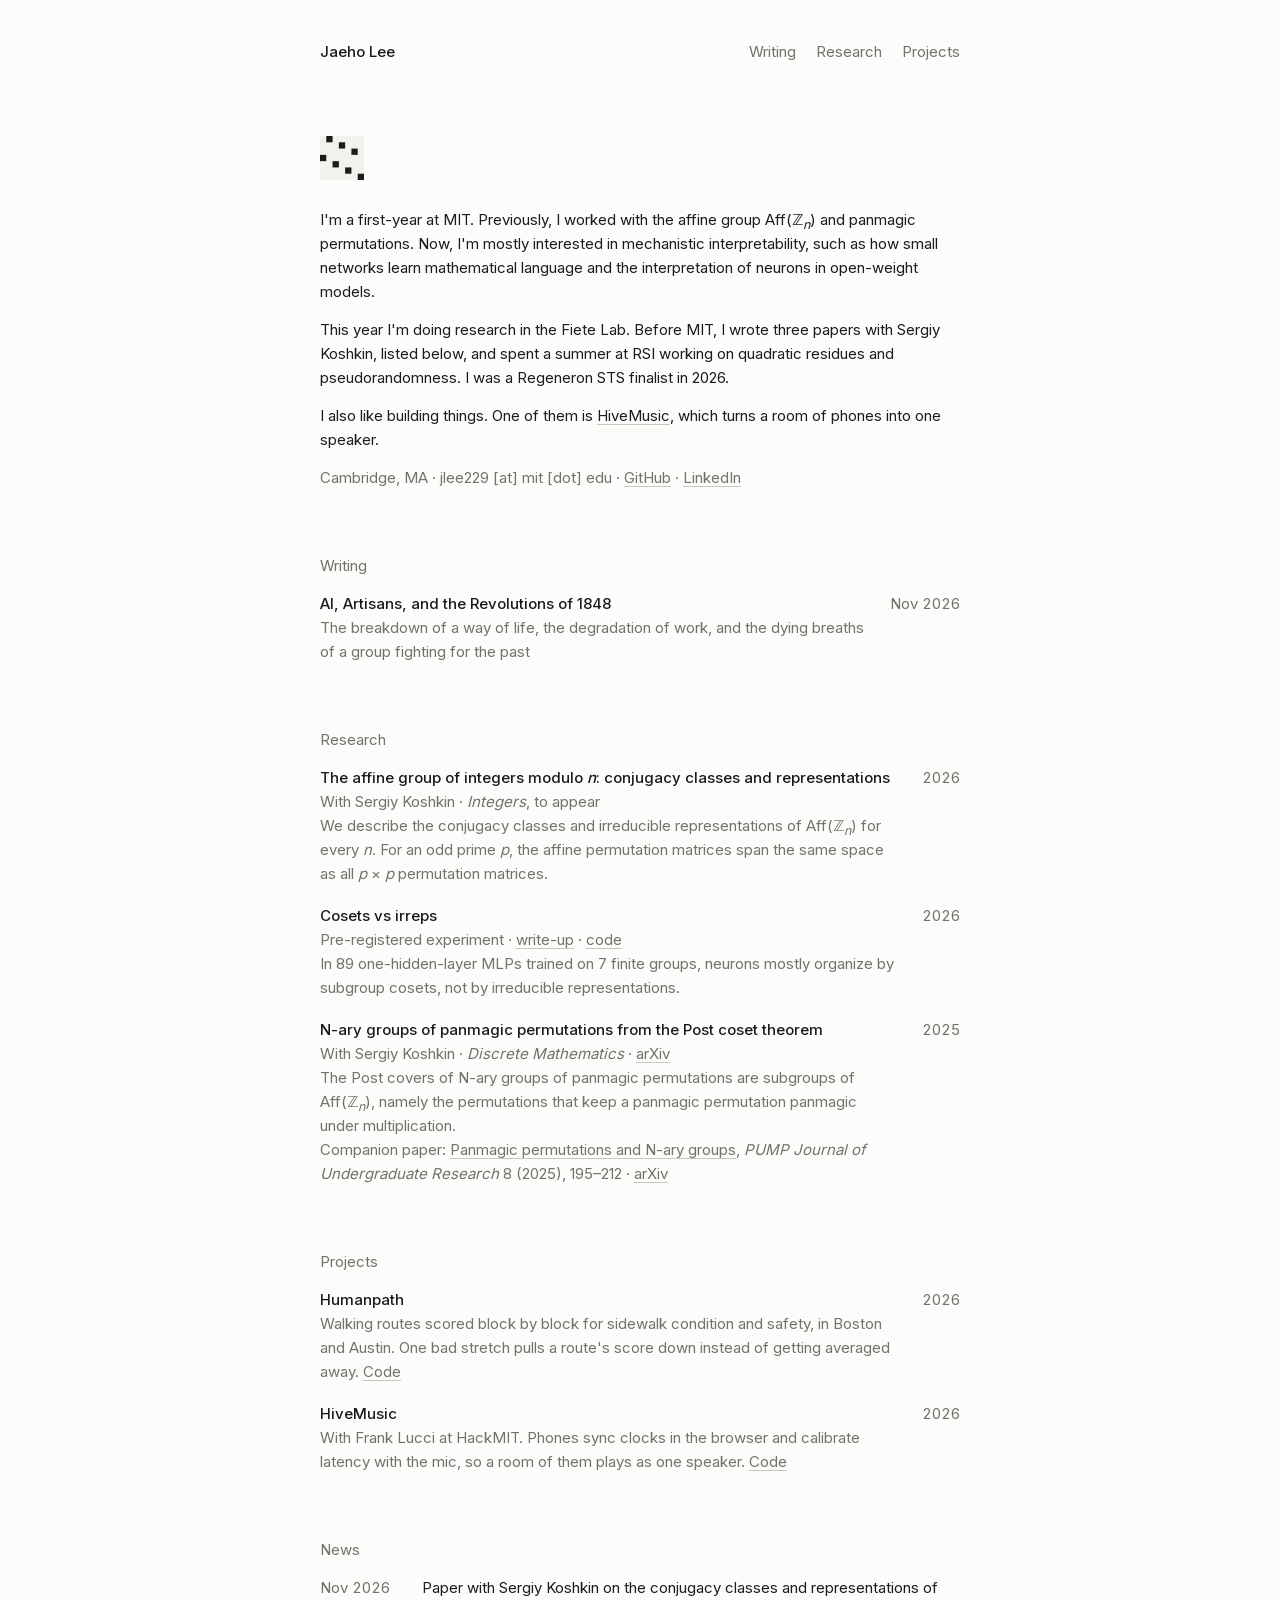
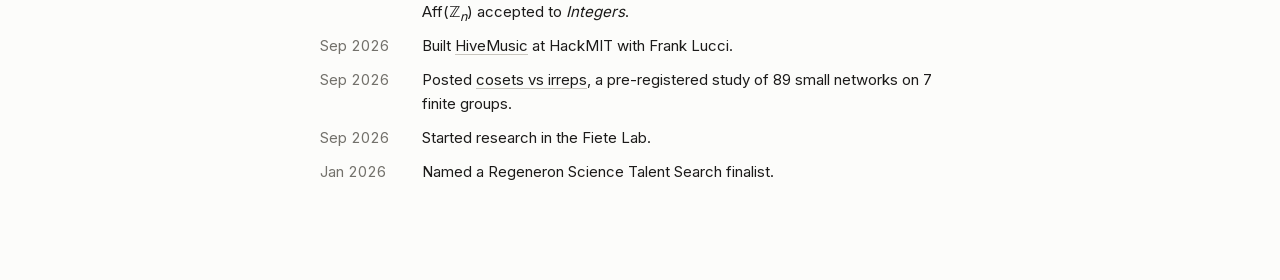
==== commit 4b05a801: "Add the 1848 artisans post, imported from Substack The importer now turns a bold-only paragraph into" ====
--- a/index.html
+++ b/index.html
@@ -14,7 +14,7 @@
 <header class="top">
 <a class="name" href="./">Jaeho Lee</a>
 <nav aria-label="Sections">
-<!-- nav-writing --><!-- /nav-writing -->
+<!-- nav-writing --><a href="#writing">Writing</a><!-- /nav-writing -->
 <a href="#research">Research</a>
 <a href="#projects">Projects</a>
 </nav>
@@ -32,7 +32,15 @@
 <p class="contact">Cambridge, MA · jlee229 [at] mit [dot] edu · <a href="https://github.com/jlee0229">GitHub</a> · <a href="https://www.linkedin.com/in/jaeho-lee-5446b23a4">LinkedIn</a></p>
 </div>
 
-<!-- posts --><!-- /posts -->
+<!-- posts -->
+<section id="writing">
+<h2>Writing</h2>
+<ul class="rows">
+<li><div><a class="t" href="writing/ai-artisans-and-the-revolutions-of-1848/">AI, Artisans, and the Revolutions of 1848</a>
+<span class="s">The breakdown of a way of life, the degradation of work, and the dying breaths of a group fighting for the past</span></div><time class="d" datetime="2026-11-21">Nov 2026</time></li>
+</ul>
+</section>
+<!-- /posts -->
 
 <section id="research">
 <h2>Research</h2>
--- a/style.css
+++ b/style.css
@@ -94,6 +94,7 @@
 .prose li>p+p{margin-top:.6em}
 .prose blockquote{margin-left:0;margin-right:0;padding-left:1.3em;color:var(--mut);font-style:italic}
 .prose blockquote>*+*{margin-top:.8em}
+.prose blockquote em,.prose blockquote i{font-style:normal}
 .prose hr{border:0;height:1px;background:var(--hair);margin:2.4em 0}
 
 /* figures: images keep their own size up to the column; captions are small muted sans */
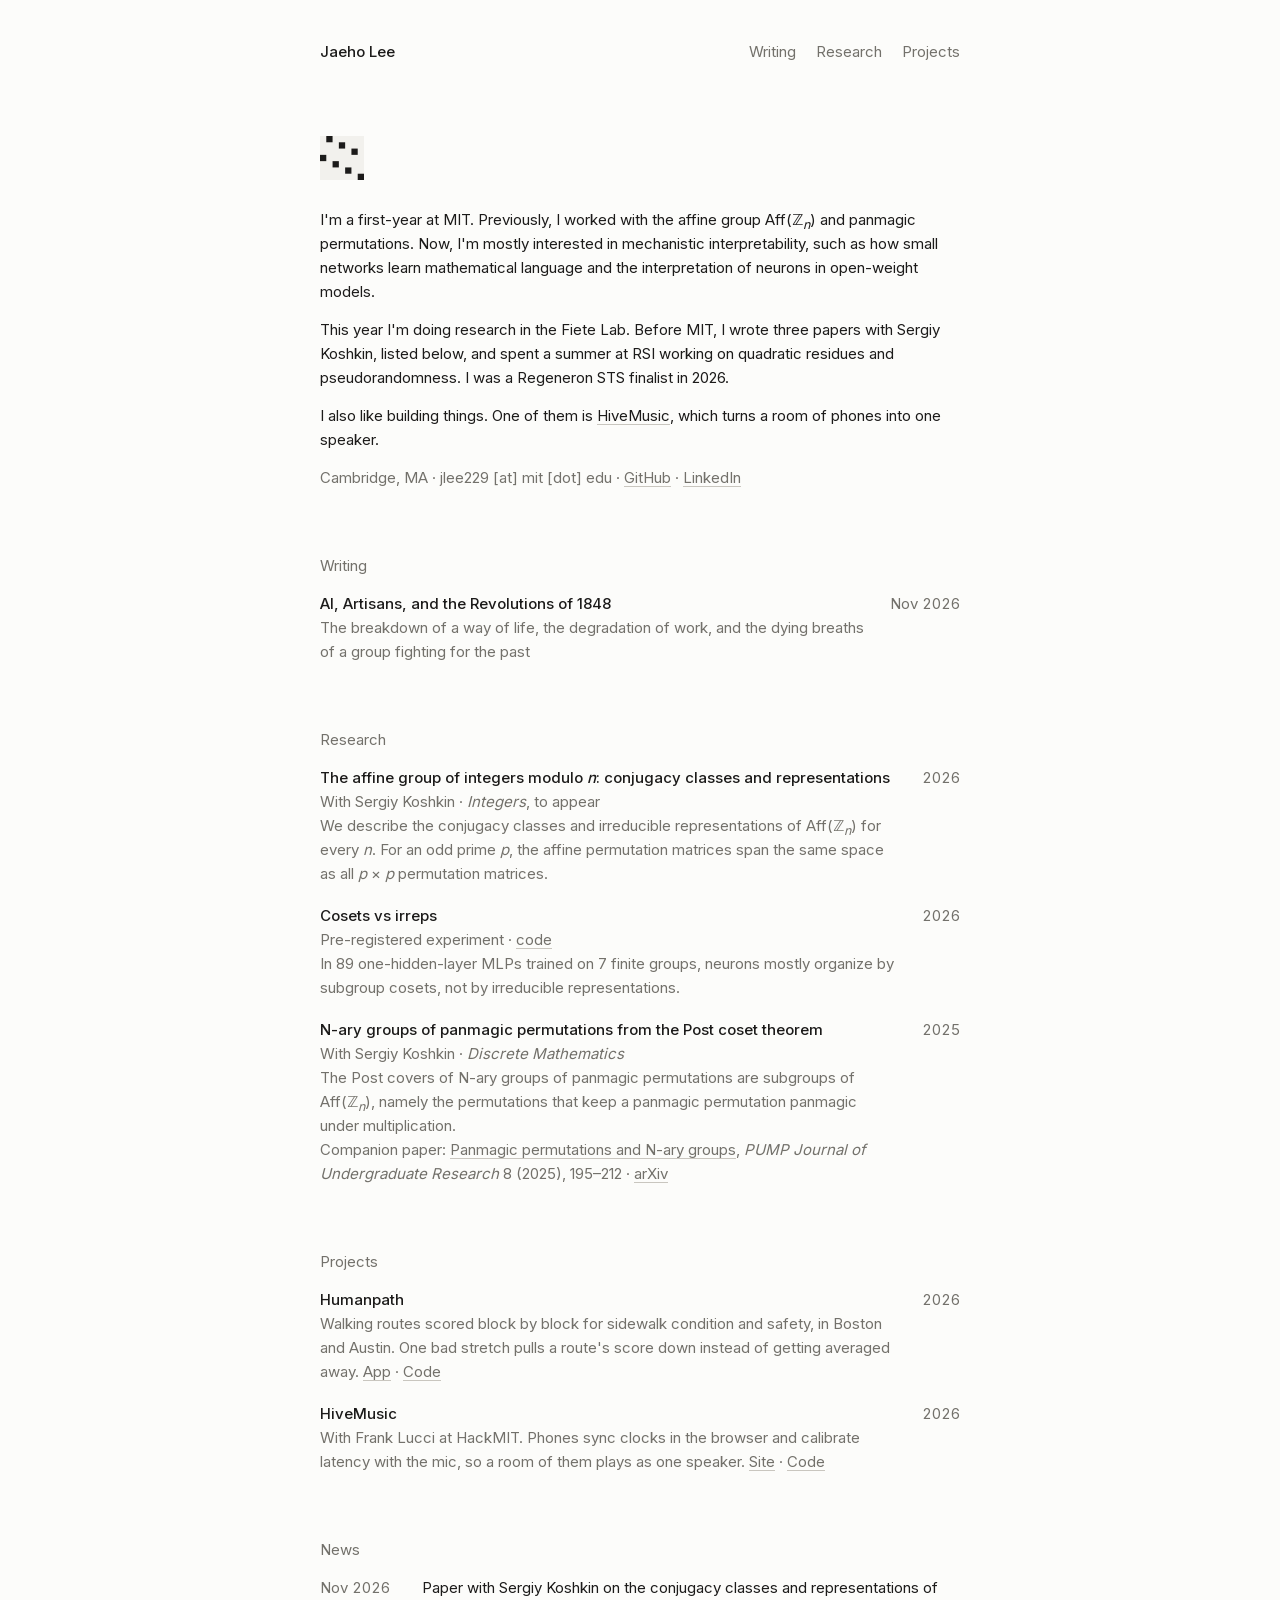
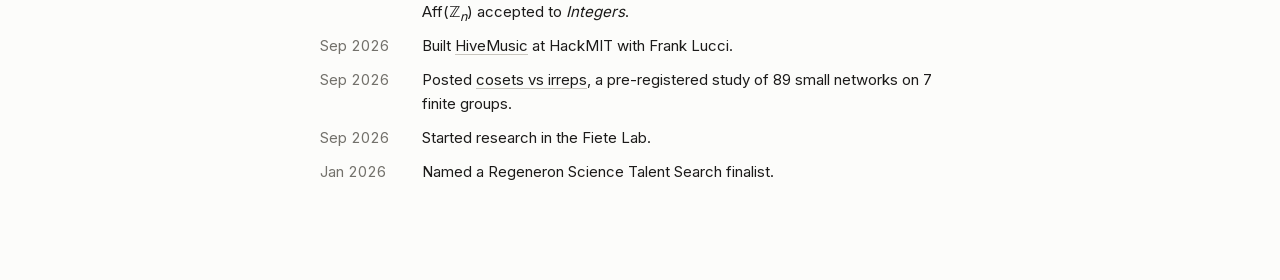
==== commit 71aa66f9: "Rewrite the cosets page as a narrative, add Humanpath and HiveMusic pages, link the panmagic paper t" ====
--- a/index.html
+++ b/index.html
@@ -28,7 +28,7 @@
 </svg>
 <p>I'm a first-year at MIT. Previously, I worked with the affine group Aff(ℤ<sub><i>n</i></sub>) and panmagic permutations. Now, I'm mostly interested in mechanistic interpretability, such as how small networks learn mathematical language and the interpretation of neurons in open-weight models.</p>
 <p>This year I'm doing research in the Fiete Lab. Before MIT, I wrote three papers with Sergiy Koshkin, listed below, and spent a summer at RSI working on quadratic residues and pseudorandomness. I was a Regeneron STS finalist in 2026.</p>
-<p>I also like building things. One of them is <a href="https://playhivemusic.com">HiveMusic</a>, which turns a room of phones into one speaker.</p>
+<p>I also like building things. One of them is <a href="hivemusic/">HiveMusic</a>, which turns a room of phones into one speaker.</p>
 <p class="contact">Cambridge, MA · jlee229 [at] mit [dot] edu · <a href="https://github.com/jlee0229">GitHub</a> · <a href="https://www.linkedin.com/in/jaeho-lee-5446b23a4">LinkedIn</a></p>
 </div>
 
@@ -49,10 +49,10 @@
 <span class="s">With Sergiy Koshkin · <i>Integers</i>, to appear</span>
 <span class="s">We describe the conjugacy classes and irreducible representations of Aff(ℤ<sub><i>n</i></sub>) for every <i>n</i>. For an odd prime <i>p</i>, the affine permutation matrices span the same space as all <i>p</i> × <i>p</i> permutation matrices.</span></div><span class="d">2026</span></li>
 <li><div><a class="t" href="cosets-vs-irreps/">Cosets vs irreps</a>
-<span class="s">Pre-registered experiment · <a href="cosets-vs-irreps/writeup.html">write-up</a> · <a href="https://github.com/jlee0229/cosets-vs-irreps">code</a></span>
+<span class="s">Pre-registered experiment · <a href="https://github.com/jlee0229/cosets-vs-irreps">code</a></span>
 <span class="s">In 89 one-hidden-layer MLPs trained on 7 finite groups, neurons mostly organize by subgroup cosets, not by irreducible representations.</span></div><span class="d">2026</span></li>
-<li><div><a class="t" href="https://www.sciencedirect.com/science/article/pii/S0012365X25000755">N-ary groups of panmagic permutations from the Post coset theorem</a>
-<span class="s">With Sergiy Koshkin · <i>Discrete Mathematics</i> · <a href="https://arxiv.org/abs/2606.23735">arXiv</a></span>
+<li><div><a class="t" href="https://arxiv.org/abs/2606.23735">N-ary groups of panmagic permutations from the Post coset theorem</a>
+<span class="s">With Sergiy Koshkin · <i>Discrete Mathematics</i></span>
 <span class="s">The Post covers of N-ary groups of panmagic permutations are subgroups of Aff(ℤ<sub><i>n</i></sub>), namely the permutations that keep a panmagic permutation panmagic under multiplication.</span>
 <span class="s">Companion paper: <a href="https://journals.calstate.edu/pump/article/view/4862">Panmagic permutations and N-ary groups</a>, <i>PUMP Journal of Undergraduate Research</i> 8 (2025), 195–212 · <a href="https://arxiv.org/abs/2606.22221">arXiv</a></span></div><span class="d">2025</span></li>
 </ul>
@@ -61,10 +61,10 @@
 <section id="projects">
 <h2>Projects</h2>
 <ul class="rows">
-<li><div><a class="t" href="https://huggingface.co/spaces/jlee0229/Humanpath">Humanpath</a>
-<span class="s">Walking routes scored block by block for sidewalk condition and safety, in Boston and Austin. One bad stretch pulls a route's score down instead of getting averaged away. <a href="https://github.com/jlee0229/Walkability">Code</a></span></div><span class="d">2026</span></li>
-<li><div><a class="t" href="https://playhivemusic.com">HiveMusic</a>
-<span class="s">With Frank Lucci at HackMIT. Phones sync clocks in the browser and calibrate latency with the mic, so a room of them plays as one speaker. <a href="https://github.com/piar1243/hive-music-official">Code</a></span></div><span class="d">2026</span></li>
+<li><div><a class="t" href="humanpath/">Humanpath</a>
+<span class="s">Walking routes scored block by block for sidewalk condition and safety, in Boston and Austin. One bad stretch pulls a route's score down instead of getting averaged away. <a href="https://huggingface.co/spaces/jlee0229/Humanpath">App</a> · <a href="https://github.com/jlee0229/Walkability">Code</a></span></div><span class="d">2026</span></li>
+<li><div><a class="t" href="hivemusic/">HiveMusic</a>
+<span class="s">With Frank Lucci at HackMIT. Phones sync clocks in the browser and calibrate latency with the mic, so a room of them plays as one speaker. <a href="https://playhivemusic.com">Site</a> · <a href="https://github.com/piar1243/hive-music-official">Code</a></span></div><span class="d">2026</span></li>
 </ul>
 </section>
 
@@ -72,7 +72,7 @@
 <h2>News</h2>
 <ul class="rows news">
 <li><span>Paper with Sergiy Koshkin on the conjugacy classes and representations of Aff(ℤ<sub><i>n</i></sub>) accepted to <i>Integers</i>.</span><time class="d" datetime="2026-11">Nov 2026</time></li>
-<li><span>Built <a href="https://playhivemusic.com">HiveMusic</a> at HackMIT with Frank Lucci.</span><time class="d" datetime="2026-09">Sep 2026</time></li>
+<li><span>Built <a href="hivemusic/">HiveMusic</a> at HackMIT with Frank Lucci.</span><time class="d" datetime="2026-09">Sep 2026</time></li>
 <li><span>Posted <a href="cosets-vs-irreps/">cosets vs irreps</a>, a pre-registered study of 89 small networks on 7 finite groups.</span><time class="d" datetime="2026-09">Sep 2026</time></li>
 <li><span>Started research in the Fiete Lab.</span><time class="d" datetime="2026-09">Sep 2026</time></li>
 <li><span>Named a Regeneron Science Talent Search finalist.</span><time class="d" datetime="2026-01">Jan 2026</time></li>
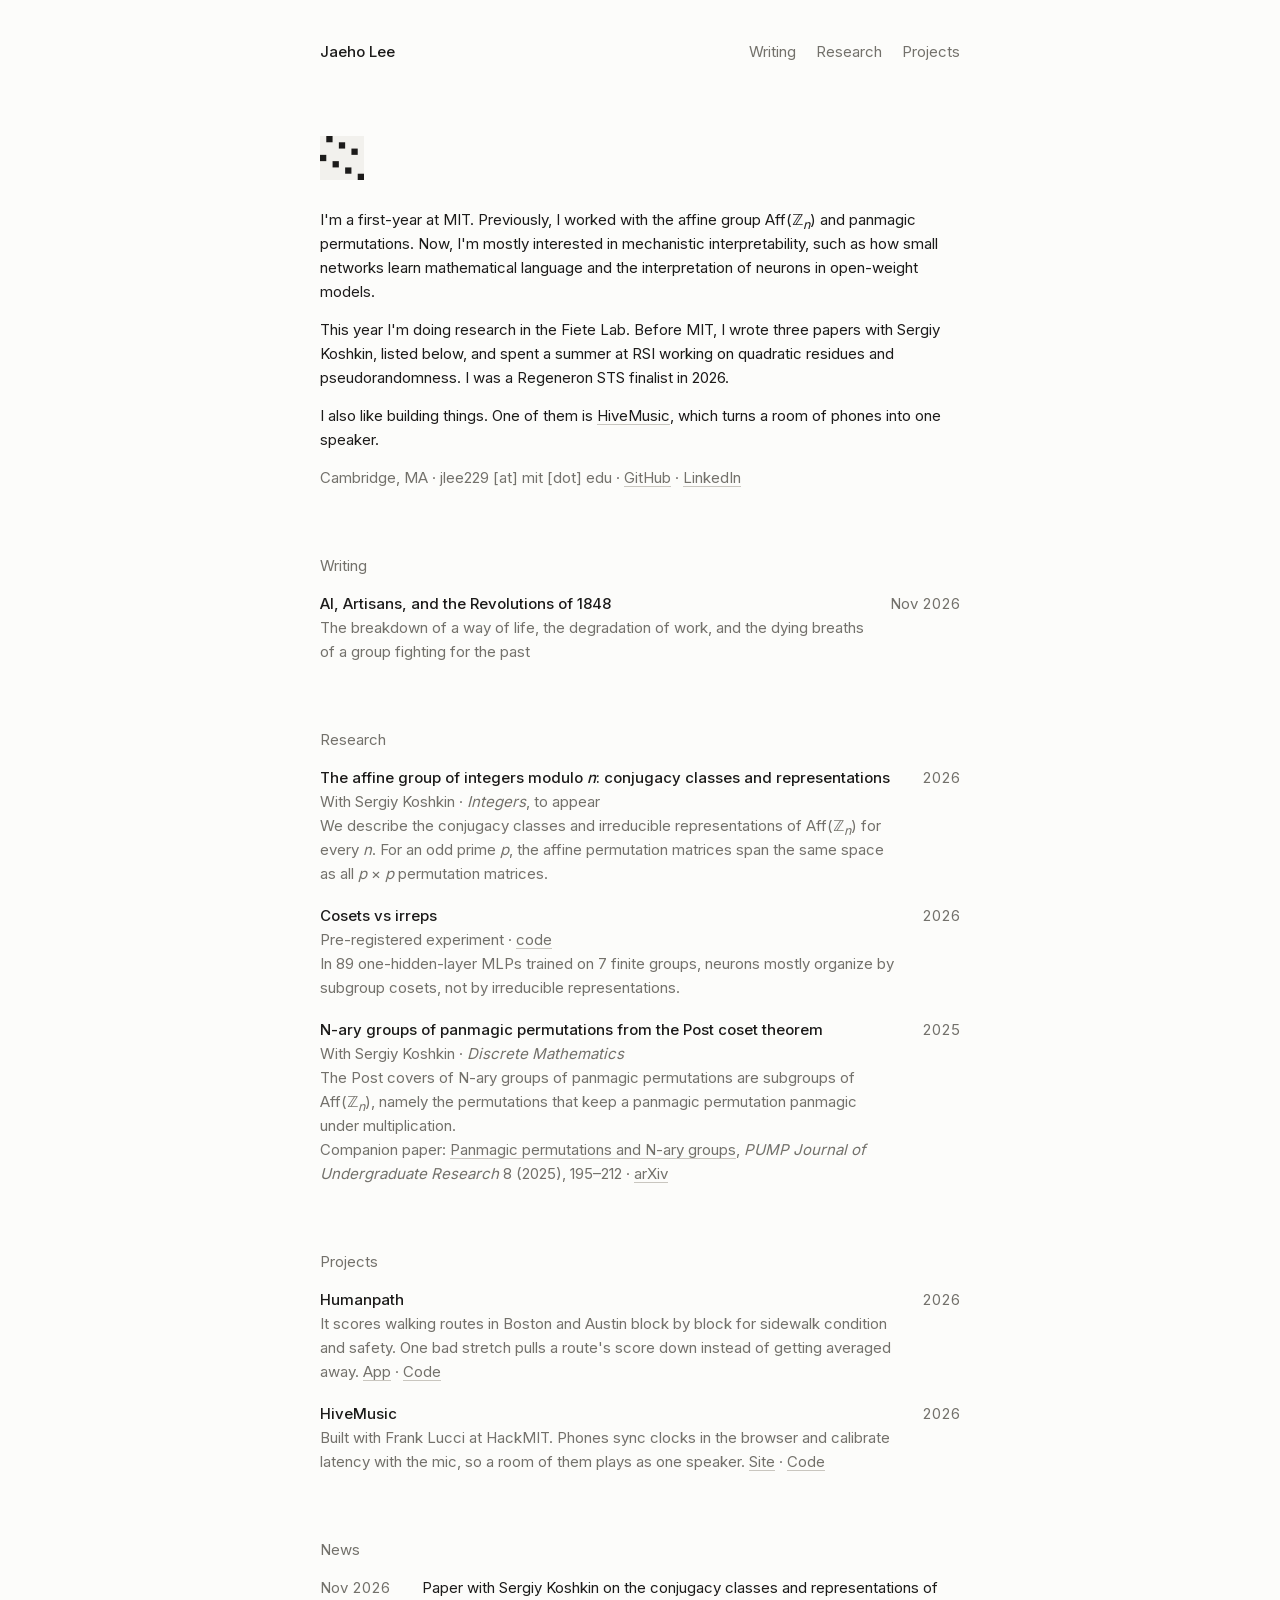
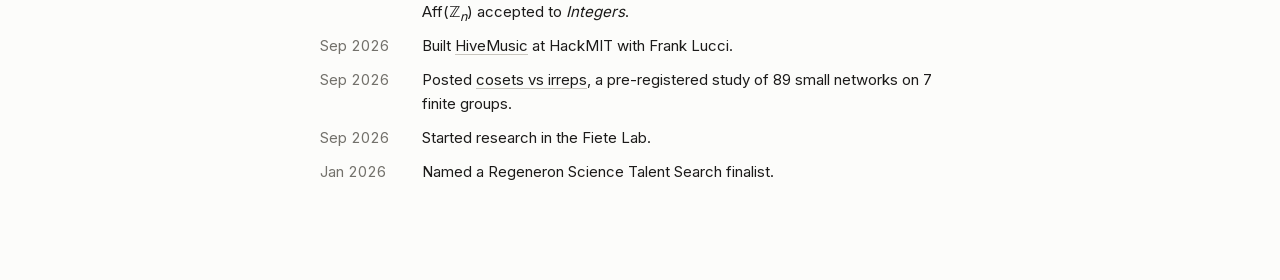
==== commit 5ce0c8de: "Edit site copy to read less like AI writing Co-Authored-By: Claude Opus 5.5 <noreply@anthropic.com> " ====
--- a/index.html
+++ b/index.html
@@ -62,9 +62,9 @@
 <h2>Projects</h2>
 <ul class="rows">
 <li><div><a class="t" href="humanpath/">Humanpath</a>
-<span class="s">Walking routes scored block by block for sidewalk condition and safety, in Boston and Austin. One bad stretch pulls a route's score down instead of getting averaged away. <a href="https://huggingface.co/spaces/jlee0229/Humanpath">App</a> · <a href="https://github.com/jlee0229/Walkability">Code</a></span></div><span class="d">2026</span></li>
+<span class="s">It scores walking routes in Boston and Austin block by block for sidewalk condition and safety. One bad stretch pulls a route's score down instead of getting averaged away. <a href="https://huggingface.co/spaces/jlee0229/Humanpath">App</a> · <a href="https://github.com/jlee0229/Walkability">Code</a></span></div><span class="d">2026</span></li>
 <li><div><a class="t" href="hivemusic/">HiveMusic</a>
-<span class="s">With Frank Lucci at HackMIT. Phones sync clocks in the browser and calibrate latency with the mic, so a room of them plays as one speaker. <a href="https://playhivemusic.com">Site</a> · <a href="https://github.com/piar1243/hive-music-official">Code</a></span></div><span class="d">2026</span></li>
+<span class="s">Built with Frank Lucci at HackMIT. Phones sync clocks in the browser and calibrate latency with the mic, so a room of them plays as one speaker. <a href="https://playhivemusic.com">Site</a> · <a href="https://github.com/piar1243/hive-music-official">Code</a></span></div><span class="d">2026</span></li>
 </ul>
 </section>
 
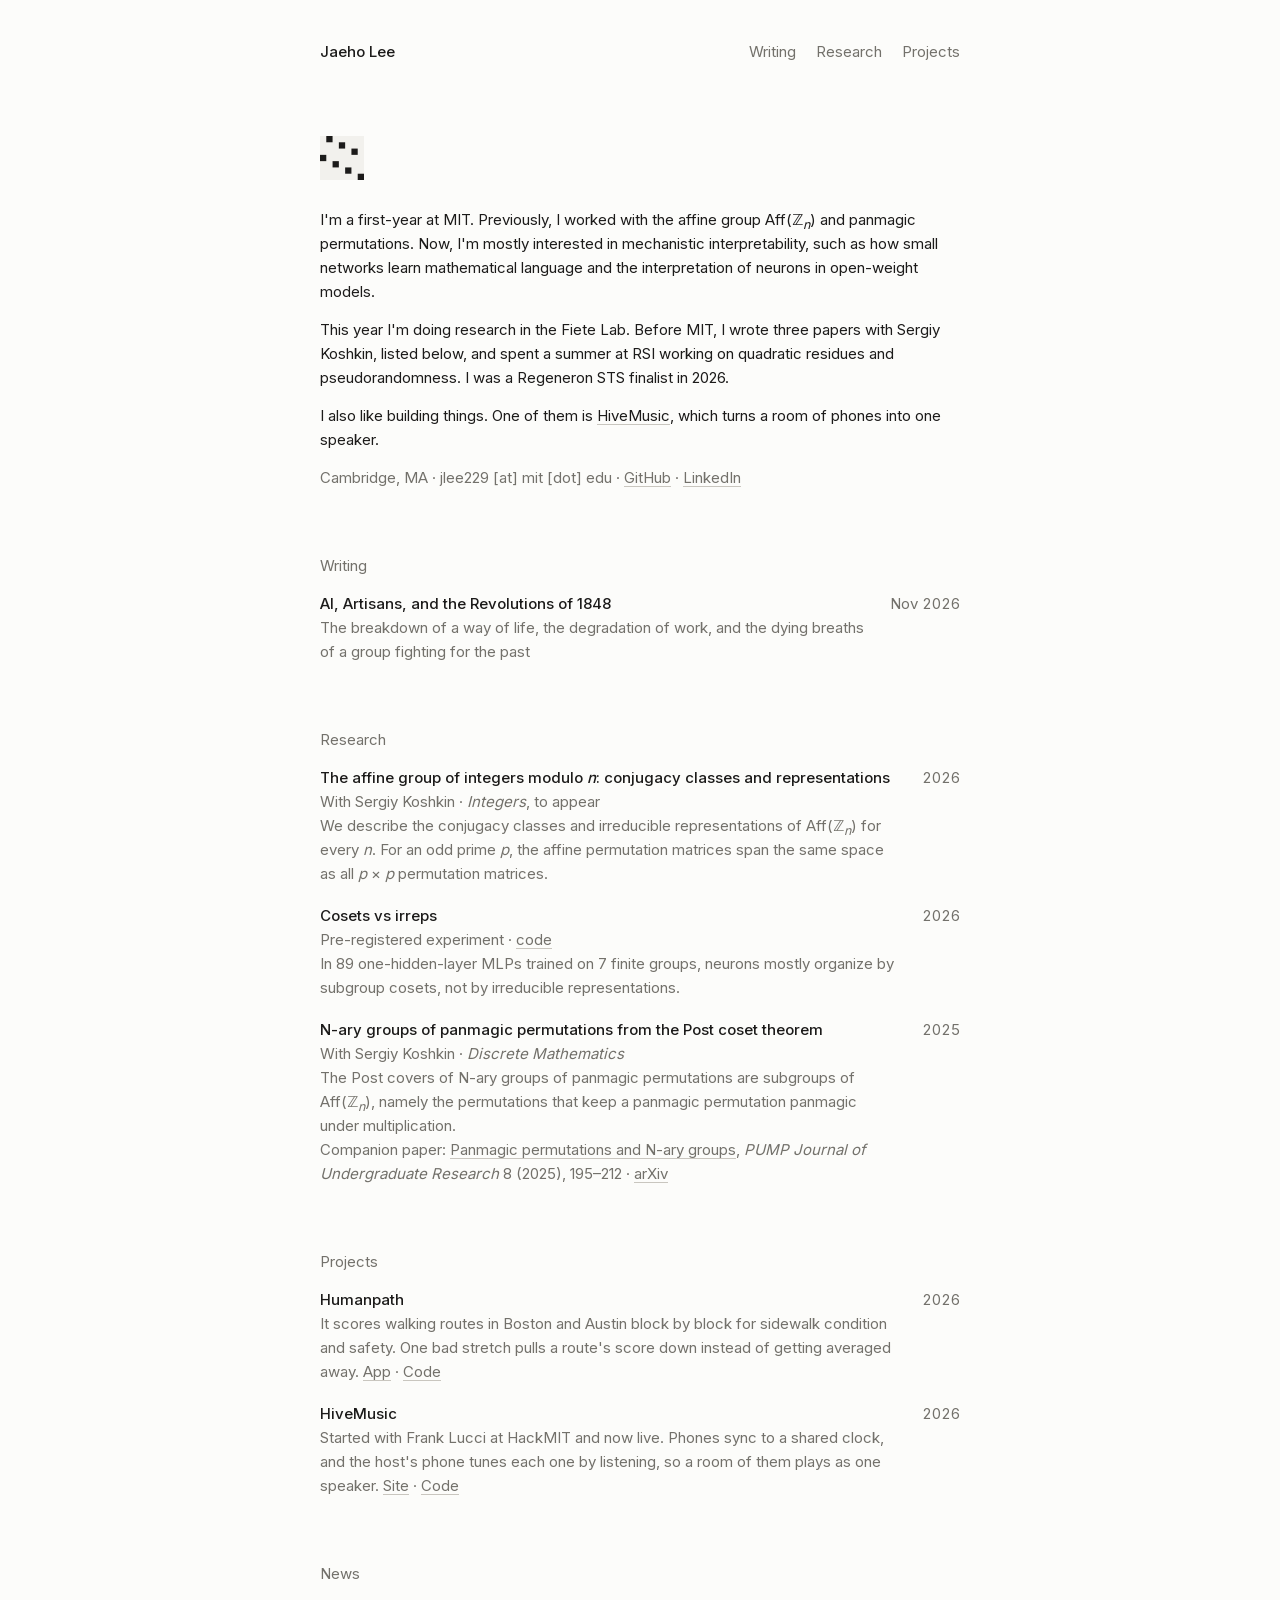
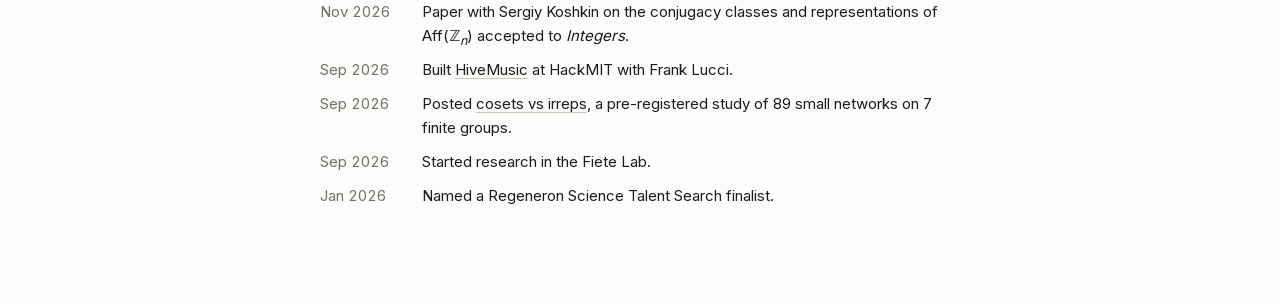
==== commit ba2a989d: "Rewrite the project and cosets pages from their repos for a general reader Adds a redirect for the w" ====
--- a/index.html
+++ b/index.html
@@ -64,7 +64,7 @@
 <li><div><a class="t" href="humanpath/">Humanpath</a>
 <span class="s">It scores walking routes in Boston and Austin block by block for sidewalk condition and safety. One bad stretch pulls a route's score down instead of getting averaged away. <a href="https://huggingface.co/spaces/jlee0229/Humanpath">App</a> · <a href="https://github.com/jlee0229/Walkability">Code</a></span></div><span class="d">2026</span></li>
 <li><div><a class="t" href="hivemusic/">HiveMusic</a>
-<span class="s">Built with Frank Lucci at HackMIT. Phones sync clocks in the browser and calibrate latency with the mic, so a room of them plays as one speaker. <a href="https://playhivemusic.com">Site</a> · <a href="https://github.com/piar1243/hive-music-official">Code</a></span></div><span class="d">2026</span></li>
+<span class="s">Started with Frank Lucci at HackMIT and now live. Phones sync to a shared clock, and the host's phone tunes each one by listening, so a room of them plays as one speaker. <a href="https://playhivemusic.com">Site</a> · <a href="https://github.com/piar1243/hive-music-official">Code</a></span></div><span class="d">2026</span></li>
 </ul>
 </section>
 
